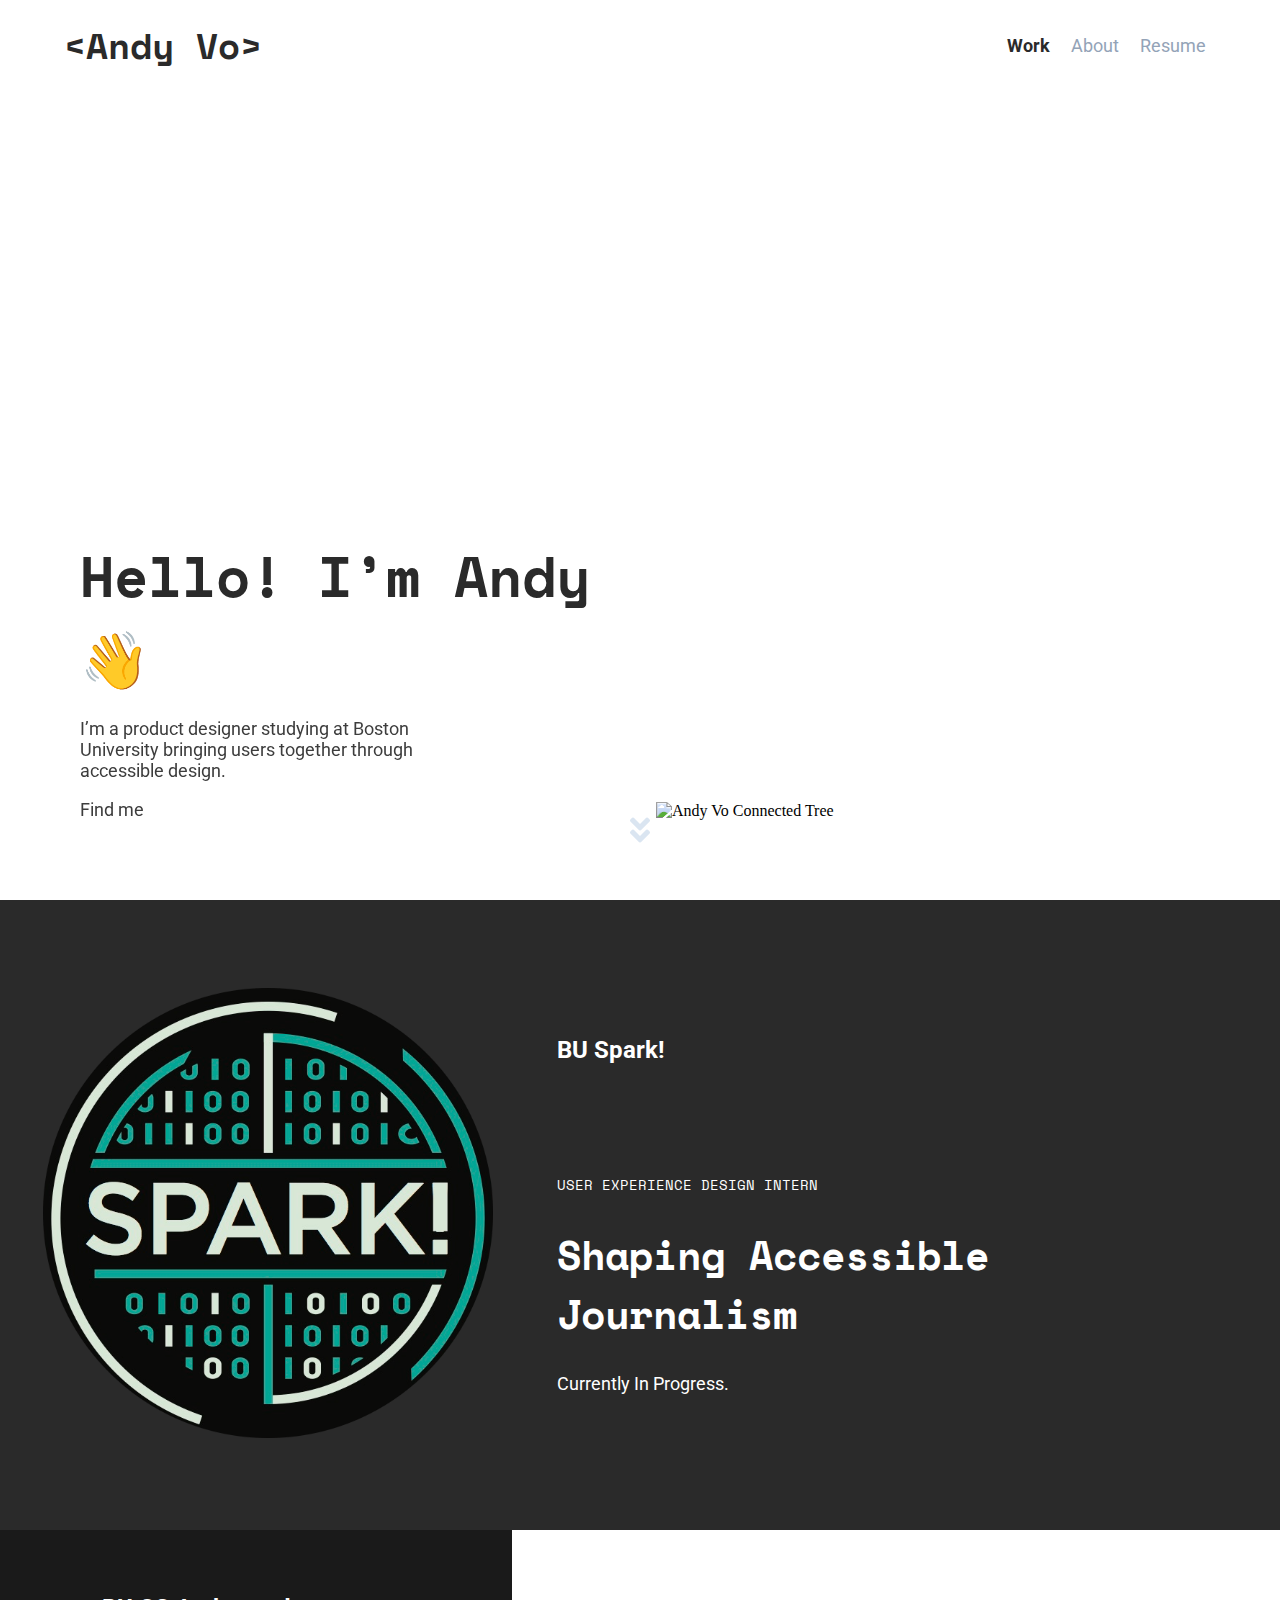
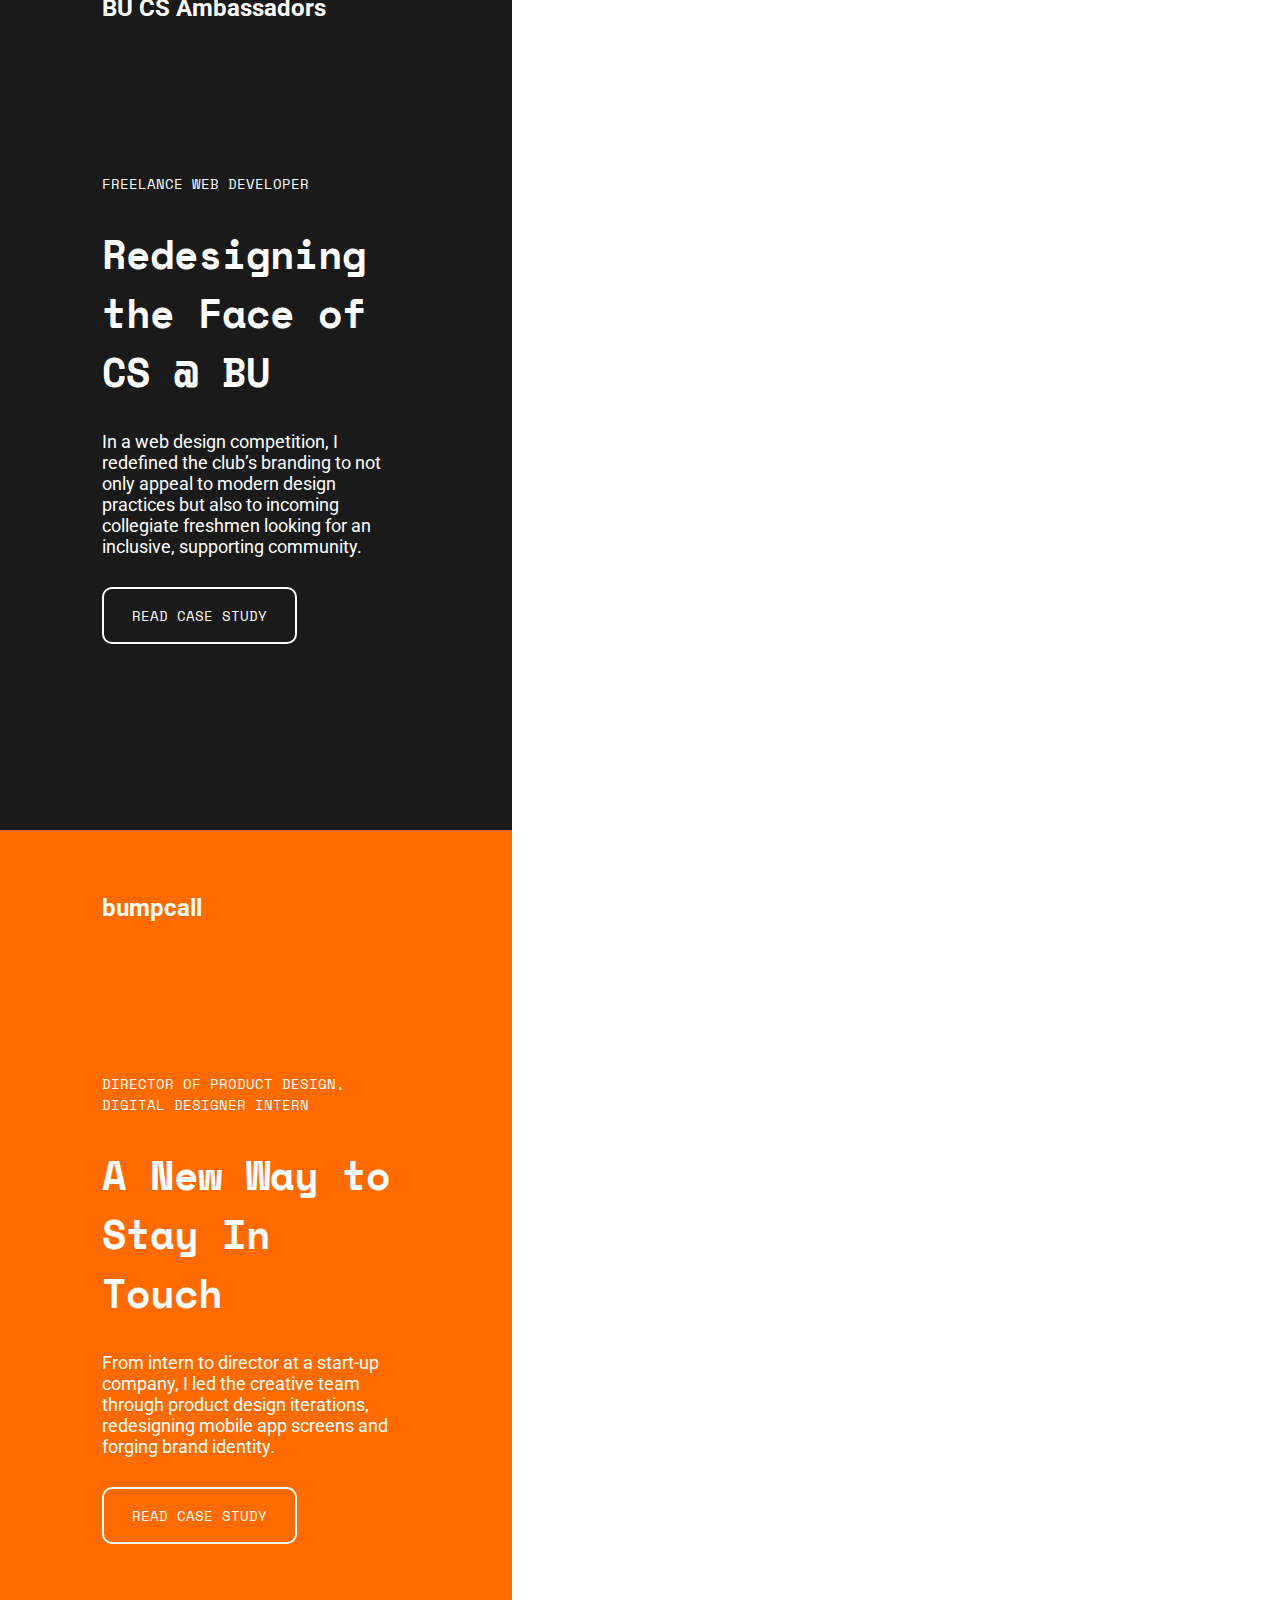
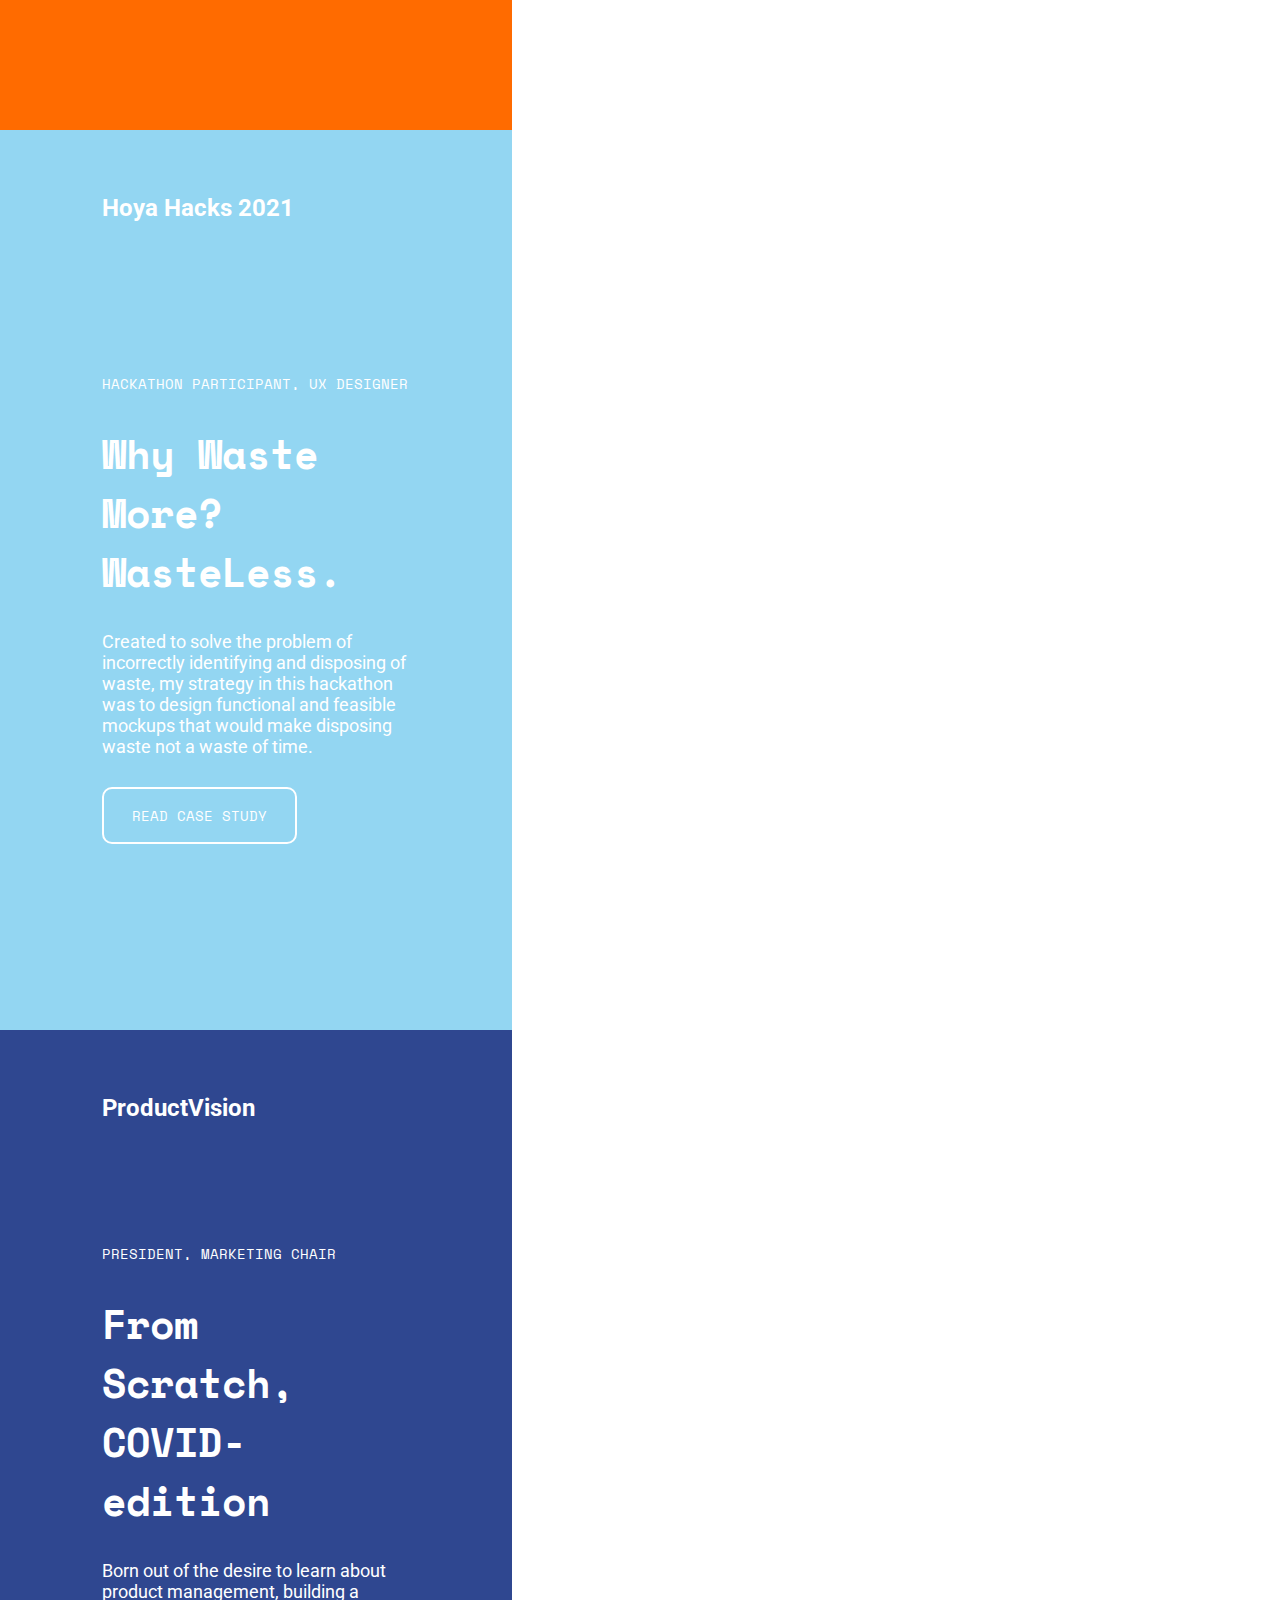
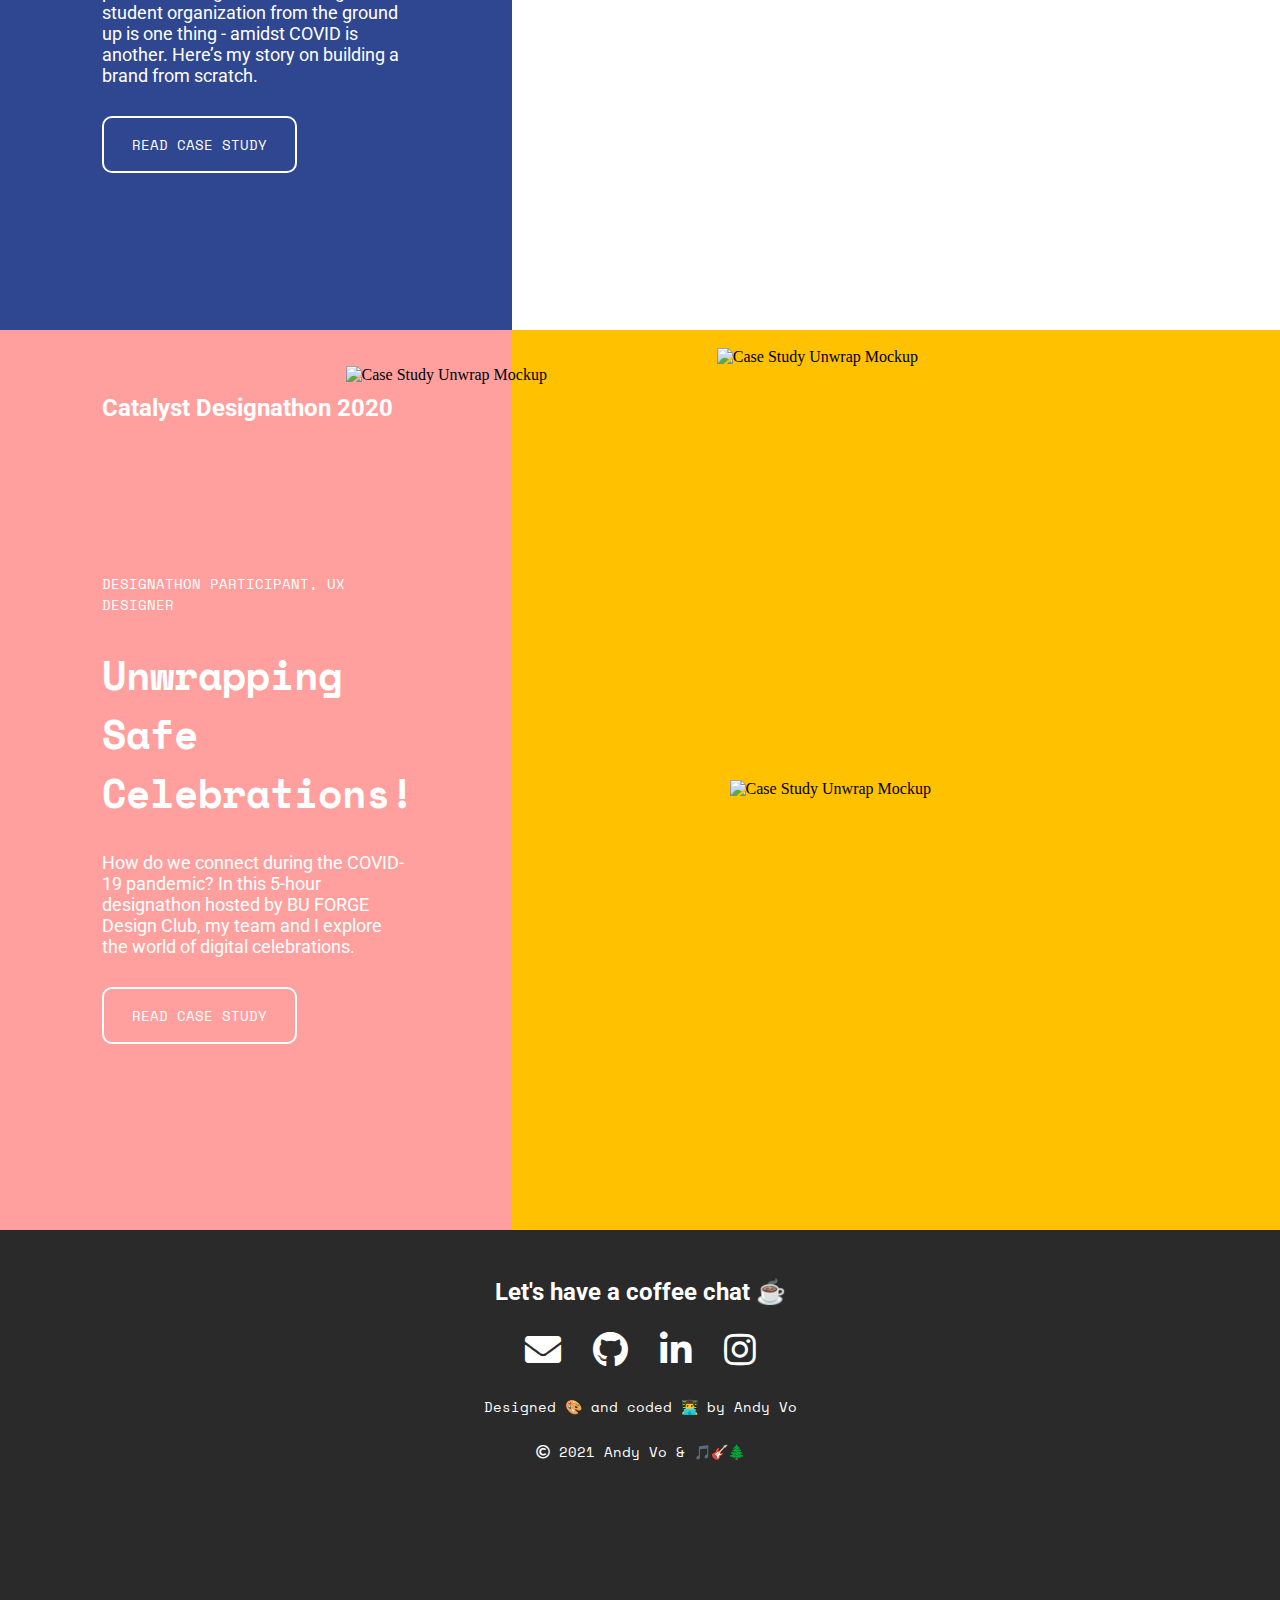
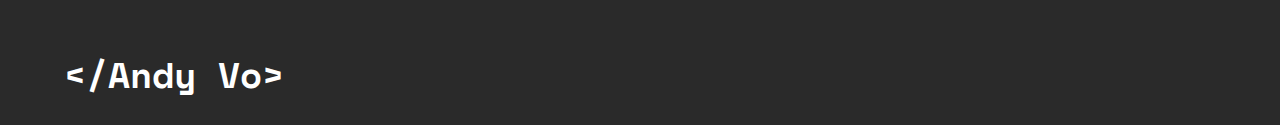
==== index.html @ 909136b7 "casestudy bucsa" ====
<!DOCTYPE html>
<html lang="en">
<head>
    <meta charset="UTF-8">
    <meta http-equiv="X-UA-Compatible" content="IE=edge">
    <meta name="viewport" content="width=device-width, initial-scale=1.0">
    <title>Andy Vo</title>
    <meta name="description" content="Andy Vo is a Product/UX Designer and Front-End Developer studying Computer Science at Boston University, passionate about creating experiences that bring users together through accessible design.">
    <!-- Global site tag (gtag.js) - Google Analytics -->
    <script async src="https://www.googletagmanager.com/gtag/js?id=UA-199547569-1"></script>
    <script>
        window.dataLayer = window.dataLayer || [];
        function gtag(){dataLayer.push(arguments);}
        gtag('js', new Date());

        gtag('config', 'UA-199547569-1');
    </script>
    <!-- facebook tags -->
    <meta property="og:title" content="Andy Vo">
    <meta property="og:description" content="Andy Vo is a Product/UX Designer and Front-End Developer studying Computer Science at Boston University, passionate about creating experiences that bring users together through accessible design.">
    <meta property="og:image" content="https://drive.google.com/file/d/1u5vTQn9-uYoThbWux5g0MjbHYaKIH7hP/view?usp=sharing">
    <!-- twitter tags -->
    <meta name="twitter:card" content="summary_large_image">
    <meta property="twitter:title" content="Andy Vo">
    <meta property="twitter:description" content="Andy Vo is a Product/UX Designer and Front-End Developer studying Computer Science at Boston University, passionate about creating experiences that bring users together through accessible design.">
    <meta property="twitter:image" content="https://drive.google.com/file/d/17TrFxM-U0b-KrE-b91iDm38GZYnRolYh/view?usp=sharing">
    <!-- for mobile themes i think -->
    <meta name="theme-color" content="#2A2A2A">

    <!-- main css -->
    <link rel="stylesheet" href="/static/css/main.css">
    <!-- space mono and roboto pairing -->
    <link rel="preconnect" href="https://fonts.gstatic.com">
    <link href="https://fonts.googleapis.com/css2?family=Roboto:wght@400;700&family=Space+Mono:wght@400;700&display=swap" rel="stylesheet">
    <!-- favicon stuffs -->
    <link rel="shortcut icon" type="image/x-icon" href="/images/favicon.ico">
    <link rel="apple-touch-icon" type="image/png" href="/images/andyvo_logo.png">
    <link rel="mask-icon" type="image/png" href="/images/andyvo_logo.png">

    <link rel="stylesheet" href="https://cdnjs.cloudflare.com/ajax/libs/font-awesome/5.13.0/css/all.min.css">

    <!-- aos -->
    <link href="https://unpkg.com/aos@2.3.1/dist/aos.css" rel="stylesheet">

</head>
<body>
    <nav>
        <!-- andy vo html tag logo -->
        <div class="logo">
            <a href="/">&lt;Andy Vo&gt;</a>
        </div>
        <div class="hamburger">
            <div class="hamburgerline1"></div>
            <div class="hamburgerline2"></div>
            <div class="hamburgerline3"></div>
        </div>
        <ul class="menu">
            <li class="item active"><a href="/">Work</a></li>
            <li class="item"><a href="about">About</a></li>
            <li class="item"><a href="/images/andyvo_cv.pdf" target="_blank">Resume</a></li>
        </ul>
    </nav>

    <main>
        <section class="hero">
            <div class="hero_text" data-aos="fade-up" data-aos-duration="1500">
                <h1>Hello! I’m Andy 👋</h1>
                <br>
                <div class="hero_subtext">
                    <p>I’m a product designer studying at Boston University bringing users together through accessible design.</p>
                    <br>
                    <!-- animated typewriter effect for fun -->
                    <p>Find me <span class="typewriter" data-wait="3000" data-words='["climbing trees!", "programming web and mobile apps!", "turning imagination into creation!", "cooking for my food insta!", "exploring Figma, Boston, and the world!"]'></span></p>
                </div>
            </div>
            <div class="hero_img">
                <img src="/images/full_tree.svg" type="image/svg" alt="Andy Vo Connected Tree">
            </div>
            <!-- click to scroll to first casestudy -->
            <div class="scrollDown"><a href="#study1"><i class="fas fa-angle-double-down"></i></a></div>
        </section>
        
        <!-- current works -->
        <section class="current">
            <div class="current_pic">
                <img src="/images/spark-logo-round.png" type="image/png" alt="BU Spark! logo">
            </div>
            <div class="current_info">
                <h4 class="current_co">BU Spark!</h4>
                <h5>User Experience Design Intern</h5>
                <h2>Shaping Accessible Journalism</h2>
                <p>Currently In Progress.</p>
            </div>
        </section>

        <!-- bucsambassadors -->
        <section class="casestudy" id="study1">
            <div class="casestudy_info" id="study1_card">
                <h4>BU CS Ambassadors</h4>
                <div class="casestudy_info_card_padding">
                    <div class="casestudy_info_card">
                        <h5 class="casestudy_position">Freelance Web Developer</h5>
                        <h2 class="casestudy_title">Redesigning the Face of CS @ BU</h2>
                        <p class="casestudy_summary">In a web design competition, I redefined the club’s branding to not only appeal to modern design practices but also to incoming collegiate freshmen looking for an inclusive, supporting community.</p>
                        <button class="casestudy_btn" type="button" id="casestudy_bucsa"><h5>Read Case Study</h5></button>
                    </div>
                </div>
            </div>
        </section>
    
        <!-- bumpcall -->
        <section class="casestudy" id="study2">
            <div class="casestudy_info" id="study2_card">
                <h4>bumpcall</h4>
                <div class="casestudy_info_card_padding">
                    <div class="casestudy_info_card">
                        <h5 class="casestudy_position">Director of Product Design, Digital Designer Intern</h5>
                        <h2 class="casestudy_title">A New Way to Stay In Touch</h2>
                        <p class="casestudy_summary">From intern to director at a start-up company, I led the creative team through product design iterations, redesigning mobile app screens and forging brand identity.</p>
                        <button class="casestudy_btn" type="button" id="casestudy_bumpcall"><h5>Read Case Study</h5></button>
                    </div>
                </div>
            </div>
        </section>
    
        <!-- hoya hacks 2021 -> go into more hacks in Work -->
        <section class="casestudy" id="study3">
            <div class="casestudy_info" id="study3_card">
                <h4>Hoya Hacks 2021</h4>
                <div class="casestudy_info_card_padding">
                    <div class="casestudy_info_card">
                        <h5 class="casestudy_position">Hackathon Participant, UX Designer</h5>
                        <h2 class="casestudy_title">Why Waste More? WasteLess.</h2>
                        <p class="casestudy_summary">Created to solve the problem of incorrectly identifying and disposing of waste, my strategy in this hackathon was to design functional and feasible mockups that would make disposing waste not a waste of time.</p>
                        <button class="casestudy_btn" type="button" id="casestudy_wasteless"><h5>Read Case Study</h5></button>
                    </div>
                </div>
            </div>
        </section>
    
        <!-- productvision -> add AXS in Work -->
        <section class="casestudy" id="study4">
            <div class="casestudy_info" id="study4_card">
                <h4>ProductVision</h4>
                <div class="casestudy_info_card_padding">
                    <div class="casestudy_info_card">
                        <h5 class="casestudy_position">President, Marketing Chair</h5>
                        <h2 class="casestudy_title">From Scratch, COVID-edition</h2>
                        <p class="casestudy_summary">Born out of the desire to learn about product management, building a student organization from the ground up is one thing - amidst COVID is another. Here’s my story on building a brand from scratch.</p>
                        <button class="casestudy_btn" type="button" id="casestudy_productvision"><h5>Read Case Study</h5></button>
                    </div>
                </div>
            </div>
        </section>
    
        <!-- Catalyst Designathon 2020 -> add other designathons in Work -->
        <section class="casestudy" id="study5">
            <div class="casestudy_info" id="study5_card">
                <h4>Catalyst Designathon 2020</h4>
                <div class="casestudy_info_card_padding">
                    <div class="casestudy_info_card">
                        <h5 class="casestudy_position">Designathon Participant, UX Designer</h5>
                        <h2 class="casestudy_title">Unwrapping Safe Celebrations!</h2>
                        <p class="casestudy_summary">How do we connect during the COVID-19 pandemic? In this 5-hour designathon hosted by BU FORGE Design Club, my team and I explore the world of digital celebrations.</p>
                        <button class="casestudy_btn" type="button" id="casestudy_unwrap"><h5>Read Case Study</h5></button>
                    </div>
                </div>
            </div>
            <!-- parallax rellax -->
            <div class="casestudy_unwrap_pic unwrap_phone1 rellax" data-rellax-speed="-2">
                <img src="/images/unwrap_phone1.png" alt="Case Study Unwrap Mockup">
            </div>
            <div class="casestudy_unwrap_pic unwrap_phone2 rellax" data-rellax-speed="-2">
                <img src="/images/unwrap_phone2.png" alt="Case Study Unwrap Mockup">
            </div>
            <div class="casestudy_unwrap_pic unwrap_phone3 rellax" data-rellax-speed="-2">
                <img src="/images/unwrap_phone3.png" alt="Case Study Unwrap Mockup">
            </div>
        </section>
    </main>


    <footer>
        <!-- SOCIALS for the people!
             email: andyvo@bu.edu
             github: andyyvo
             linkedin: andyyvo
             insta: andyy.vo -->
        <div class="copyright">
            <h4>Let's have a coffee chat ☕</h4>
            <div class="socials">
                <a href="mailto:andyvo@bu.edu" class="social_link mail" target="_blank"><i class="fas fa-envelope"></i></a>
                <a href="https://github.com/andyyvo/" class="social_link github"><i class="fab fa-github"></i></a>
                <a href="https://www.linkedin.com/in/andyyvo/" class="social_link linkedin" target="_blank"><i class="fab fa-linkedin-in"></i></a>
                <a href="https://www.instagram.com/andyy.vo/" class="social_link insta" target="_blank"><i class="fab fa-instagram"></i></a>
            </div>
            <!-- emoji ideas: tree, boba (not on all platforms), guitar, music, cowboy emoji, celebrate confetti popper, nerd emoji, rollerblades, lightbulb, fire -->
            <p class="copyright_text">Designed 🎨 and coded 👨‍💻 by Andy Vo</p>
            <p class="copyright_text"><i class="far fa-copyright"></i> 2021 Andy Vo & 🎵🎸🌲</p>
        </div>
        <!-- closing html tag as logo -->
        <div class="logo">
            <a href="/">&lt;/Andy Vo&gt;</a>
        </div>
    </footer>

    <script src="/static/js/script.js"></script>
    <script src="/static/js/pages.js"></script>
    <script src="/static/js/rellax.min.js"></script>
    <script src="/static/js/rellax_script.js"></script>

    <!-- aos -->
    <script src="https://unpkg.com/aos@2.3.1/dist/aos.js"></script>
    <script>
        AOS.init();
    </script>
</body>
</html>
---- static/css/main.css ----
.hero {
  width: 100%;
  height: 90vh;
  max-height: 90vh;
  padding: 0 5rem 5rem;
  display: flex;
  align-items: flex-end;
  z-index: 2;
  background-color: #FFF;
}

.hero_text {
  width: 45vw;
  color: #2A2A2A;
}

.hero_subtext {
  width: 32vw;
  color: #3D3D3D;
}

.hero_img {
  text-align: center;
}

.hero_img img {
  width: 80%;
  height: auto;
  user-select: none;
  -moz-user-select: none;
  -webkit-user-drag: none;
  -webkit-user-select: none;
  pointer-events: none;
}

@media screen and (min-width: 1600px) {
  .hero_img {
    width: 80%;
    height: auto;
  }
}

.typewriter > .typewriter_text {
  border-right: 0.2rem solid #2A2A2A;
}

.scrollDown {
  position: absolute;
  font-size: 2rem;
  color: #DAE5F1;
  bottom: 50px;
  margin-left: auto;
  margin-right: auto;
  left: 0;
  right: 0;
  text-align: center;
  animation: chevronFade 2s ease-in-out infinite;
}

.scrollDown a, .scrollDown a:visited {
  text-decoration: none;
  color: #DAE5F1;
}

@keyframes chevronFade {
  0% {
    opacity: 0;
    bottom: 50px;
  }
  20% {
    opacity: 1;
  }
  100% {
    opacity: 0;
    bottom: 40px;
  }
}

@media screen and (max-width: 1023px) {
  .scrollDown {
    display: none;
  }
  .hero {
    display: block;
  }
  .hero_text, .hero_subtext {
    width: 100%;
  }
  .hero_img {
    margin-top: 2rem;
  }
  .hero_img img {
    max-width: 60%;
  }
}

@media screen and (max-width: 879px) {
  .hero_img img {
    max-width: 65%;
  }
}

.current {
  background-color: #2A2A2A;
  color: #FFF;
  width: 100%;
  height: 70vh;
  padding: 0 2rem;
  position: relative;
  display: flex;
  align-items: center;
  gap: 5vw;
}

.current_pic {
  flex: 2;
  text-align: right;
}

.current_pic > img {
  width: auto;
  height: 50vh;
}

.current_info {
  flex: 3;
}

.current_info *:not(:last-child) {
  margin-bottom: 1.875rem;
}

.current_co {
  padding-bottom: 5rem;
}

@media screen and (max-width: 1023px) {
  .current {
    background-image: url(/images/casestudy_spark.png);
    background-repeat: no-repeat;
    background-size: cover;
    background-position: center;
    height: auto;
    padding: 5% 8%;
  }
  .current_pic {
    display: none;
  }
  .current_info * {
    margin-bottom: 1.875rem;
  }
}

.casestudy {
  background-color: #FFF;
  width: 100%;
  height: 100vh;
  position: relative;
}

#study1 {
  background-image: url(/images/casestudy_bucsa.png);
  background-attachment: fixed;
  background-repeat: no-repeat;
  background-size: cover;
  background-position: right;
  pointer-events: none;
  z-index: 2;
}

#study2 {
  background-image: url(/images/casestudy_bumpcall.png);
  background-attachment: fixed;
  background-repeat: no-repeat;
  background-size: cover;
  background-position: right;
  pointer-events: none;
  z-index: 2;
}

#study3 {
  background-image: url(/images/casestudy_wasteless.png);
  background-attachment: fixed;
  background-repeat: no-repeat;
  background-size: cover;
  background-position: right;
  pointer-events: none;
  z-index: 2;
}

#study4 {
  background-image: url(/images/casestudy_productvision.png);
  background-attachment: fixed;
  background-repeat: no-repeat;
  background-size: cover;
  background-position: right;
  pointer-events: none;
  z-index: 2;
}

#study5 {
  background-color: #FFC100;
  background-attachment: fixed;
  background-repeat: no-repeat;
  background-size: cover;
  background-position: right;
  pointer-events: none;
  z-index: 1;
  overflow-x: hidden;
  overflow-y: hidden;
}

.casestudy_info {
  pointer-events: all;
  position: absolute;
  width: 40vw;
  height: 100%;
  padding: 5% 8%;
}

#study1_card {
  background-color: #1A1A1A;
  color: #FFF;
}

#study2_card {
  background-color: #FF6B00;
  color: #FFF;
}

#study3_card {
  background-color: rgba(135, 209, 241, 0.9);
  color: #FFF;
}

#study4_card {
  background-color: #2F4790;
  color: #FFF;
}

#study5_card {
  background-color: #FFA09E;
  color: #FFF;
}

.casestudy_info_card_padding {
  width: 100%;
  height: 100%;
  display: flex;
  align-items: center;
}

.casestudy_info_card *:not(:last-child) {
  margin-bottom: 1.875rem;
}

.casestudy_btn {
  background-color: transparent;
  border: 2px solid #FFF;
  border-radius: 10px;
  padding: 1rem 1.75rem;
  text-align: center;
  display: inline-block;
  color: #FFF;
  cursor: pointer;
  transition: all 200ms ease-in;
}

.casestudy_btn:hover, .casestudy_btn:focus {
  background-color: #FFF;
  color: #2A2A2A;
  box-shadow: 0px 10px 15px rgba(100, 100, 100, 0.25);
}

.casestudy_btn:hover h5, .casestudy_btn:focus h5 {
  font-weight: 700;
}

.casestudy_unwrap_pic {
  position: absolute;
  display: block;
}

.casestudy_unwrap_pic img {
  width: 36rem;
  height: auto;
}

.unwrap_phone1 {
  top: 2%;
  left: 56%;
}

.unwrap_phone2 {
  top: 4%;
  left: 27%;
}

.unwrap_phone3 {
  top: 50%;
  left: 57%;
}

@media screen and (min-width: 1600px) {
  .casestudy_unwrap_pic > img {
    width: 50rem;
  }
}

@media screen and (max-width: 1023px) {
  .casestudy_info {
    width: 100%;
  }
  #study1 {
    background-attachment: scroll;
  }
  #study2 {
    background-attachment: scroll;
  }
  #study3 {
    background-attachment: scroll;
  }
  #study4 {
    background-attachment: scroll;
  }
  #study1_card {
    background-color: rgba(26, 26, 26, 0.85);
  }
  #study2_card {
    background-color: rgba(255, 107, 0, 0.8);
  }
  #study3_card {
    background-color: rgba(135, 209, 241, 0.9);
  }
  #study4_card {
    background-color: rgba(47, 71, 144, 0.8);
  }
  #study5 {
    background-image: url(/images/casestudy_unwrap.png);
    background-attachment: scroll;
    background-repeat: no-repeat;
    background-size: cover;
    pointer-events: none;
    z-index: 2;
  }
  #study5 .casestudy_unwrap_pic, #study5 .unwrap_phone1, #study5 .unwrap_phone2, #study5 .unwrap_phone3 {
    display: none;
  }
  #study5_card {
    background-color: rgba(255, 160, 158, 0.8);
  }
}

@media screen and (max-width: 767px) {
  .hero {
    background-image: url(/images/mobile_landing.png);
    background-position: center;
    padding: 5rem 2rem;
  }
  .hero .hero_img {
    display: none;
  }
}

/* your css rules for ipad pro portrait */
@media all and (max-width: 834px) and (max-height: 1194px) and (orientation: portrait) and (-webkit-min-device-pixel-ratio: 1.5) {
  .hero {
    display: flex;
    flex-direction: column;
    justify-content: flex-end;
  }
}

/* your css rules for ipad pro landscape */
@media all and (max-width: 1194px) and (max-height: 834px) and (orientation: landscape) and (-webkit-min-device-pixel-ratio: 1.5) {
  #study1 {
    background-attachment: scroll;
  }
  #study2 {
    background-attachment: scroll;
  }
  #study3 {
    background-attachment: scroll;
  }
  #study4 {
    background-attachment: scroll;
  }
  #study5 {
    background-image: url(/images/casestudy_unwrap.png);
    background-attachment: scroll;
    background-repeat: no-repeat;
    background-size: cover;
    pointer-events: none;
    z-index: 2;
  }
  #study5 .casestudy_unwrap_pic, #study5 .unwrap_phone1, #study5 .unwrap_phone2, #study5 .unwrap_phone3 {
    display: none;
  }
  .current {
    gap: 0;
  }
  .current_info {
    margin-left: 2rem;
  }
}

.about {
  width: 100%;
  height: auto;
  padding: 5rem 5rem 10rem 5rem;
  display: flex;
  align-items: flex-start;
  flex-direction: row;
  gap: 4vw;
}

.about_text {
  flex: 3;
}

.about_text h2 {
  color: #2A2A2A;
}

.about_text p {
  color: #3D3D3D;
  padding-right: 4vw;
}

.about_text p a {
  text-decoration: none;
  color: #3D3D3D;
  transition: color 150ms ease-in;
}

.about_text p a:hover {
  color: #3D75B7;
}

.about_img {
  position: relative;
  flex: 2;
}

.about_img img {
  transition: opacity 100ms ease-in;
}

.behind_image {
  position: absolute;
  width: 384px;
  height: 512px;
  border: 2px solid #3D75B7;
  z-index: -1;
  transition: all 200ms ease-out;
}

.behind_image.bi1 {
  background-color: #3D75B7;
  top: 20px;
  right: -20px;
}

.behind_image.bi2 {
  top: -20px;
  right: 20px;
}

.about_img > img, .about_img > video {
  width: 384px;
  height: 512px;
}

.about_img > img:hover {
  opacity: 0;
}

.about_img:hover .behind_image.bi1 {
  top: -20px;
  right: 20px;
}

.about_img:hover .behind_image.bi2 {
  top: 20px;
  right: -20px;
}

.before_image, .after_image {
  position: absolute;
  top: 0;
  right: 0;
  min-width: 252px;
  min-height: 336px;
}

.before_image {
  z-index: 2;
}

.after_image {
  z-index: 1;
}

.about_community {
  width: 100%;
  height: auto;
  background-color: #FFF;
  padding: 5rem 10rem 10rem 10rem;
  color: #2A2A2A;
}

.about_com_header {
  margin-bottom: 5rem;
}

.about_com_card {
  margin-top: 5rem;
  display: flex;
  flex-direction: row;
  align-items: center;
  justify-content: center;
}

.about_com_card_info {
  flex: 1;
}

.about_com_card_info a {
  text-decoration: none;
  color: #3D75B7;
  transition: color 150ms ease-in;
}

.about_com_card_info a:hover {
  color: #1ABCFE;
}

.about_com_card_info h5, .about_com_card_info p {
  color: #3D3D3D;
}

.about_img_section {
  margin-top: 5rem;
  display: flex;
  flex-wrap: wrap;
}

.about_img_indiv {
  flex: 1 1 calc(25% - 10px);
  margin: 5px;
}

.about_img_indiv img {
  width: 100%;
  height: auto;
  transition: all 350ms ease-in-out;
}

.about_img_indiv img:hover {
  transform: scale(115%);
  box-shadow: 0px 10px 15px rgba(42, 42, 42, 0.35);
}

@media screen and (max-width: 1023px) {
  .about {
    flex-direction: column;
    padding: 5rem 2rem;
  }
  .about_img {
    margin-bottom: 45vh;
  }
  .about_text {
    margin-top: 5rem;
  }
  .before_image, .after_image {
    left: 0;
  }
  .about_img > img, .about_img > video {
    width: 252px;
    height: 336px;
  }
  .behind_image {
    width: 252px;
    height: 336px;
  }
  .behind_image.bi1 {
    background-color: #3D75B7;
    top: 20px;
    left: 20px;
  }
  .behind_image.bi2 {
    top: -20px;
    left: -20px;
  }
  .about_community {
    padding: 5rem 2rem;
  }
  .about_img:hover .behind_image.bi1 {
    top: -20px;
    left: -20px;
  }
  .about_img:hover .behind_image.bi2 {
    top: 20px;
    left: 20px;
  }
  .about_com_card {
    flex-direction: column;
    align-items: flex-start;
  }
  .paragraph_text {
    margin-top: 2rem;
  }
  .about_img_indiv {
    flex: 1 1 calc(50% - 10px);
  }
}

/* your css rules for ipad portrait */
/* your css rules for ipad landscape */
/* your css rules for ipad pro landscape */
@media all and (max-width: 1194px) and (max-height: 834px) and (orientation: landscape) and (-webkit-min-device-pixel-ratio: 1.5) {
  .about {
    flex-direction: column;
    padding: 5rem 2rem;
  }
  .about_text {
    margin-left: 2rem;
  }
  .about_text p {
    padding-right: 0;
  }
  .about_community {
    padding: 5rem 2rem;
  }
}

.csheader {
  height: 90vh;
}

.bucsa_header_img {
  width: 100%;
  height: 100%;
  background-image: url(/images/casestudy_imgs_bucsa/bucsa_header.png);
  background-repeat: no-repeat;
  background-size: cover;
  background-position: center;
}

.casestudy_section {
  width: 100%;
  height: auto;
  padding: 4rem 10% 8rem 10%;
  color: #2A2A2A;
}

.casestudy_section.csoverview {
  width: 100%;
  height: auto;
  background-color: #FFF;
}

.casestudy_section.csresearch {
  width: 100%;
  height: auto;
  background-color: #DAE5F1;
}

.casestudy_section.csdesign {
  width: 100%;
  height: auto;
  background-color: #FFF;
}

.casestudy_section.csfinal_design {
  width: 100%;
  height: auto;
  background-color: #DAE5F1;
}

.casestudy_section.csreflection {
  width: 100%;
  height: auto;
  background-color: #FFF;
}

.cs_header {
  margin-bottom: 4rem;
}

.overview_grid {
  display: grid;
  grid-template-columns: 1fr 1fr 1fr 1fr;
}

.h4sub {
  margin-bottom: 0.5rem;
}

.cs_content {
  margin-top: 5rem;
  display: flex;
  flex-direction: row;
}

.cs_content_title {
  flex: 1;
}

.cs_content_text {
  flex: 3;
}

.cs_content a {
  text-decoration: none;
  color: #2A2A2A;
  font-weight: 700;
  transition: color 200ms ease-in;
}

.cs_content a:hover {
  color: #3D75B7;
}

.cs_content_text {
  margin-top: 0.5rem;
}

.cs_overview_img {
  width: 100%;
  height: auto;
  margin-top: 4rem;
}

.cs_overview_img img {
  width: 100%;
  height: auto;
}

#original_wordpress_grid {
  margin-top: 4rem;
  display: grid;
  grid-template-columns: 1fr 1fr 1fr 1fr 1fr;
  column-gap: 1rem;
}

#original_wordpress_grid img {
  width: 100%;
  height: auto;
}

* {
  box-sizing: border-box;
  padding: 0;
  margin: 0;
  min-width: 0;
  min-height: 0;
}

html {
  scroll-behavior: smooth;
  overflow-x: hidden;
}

body {
  overflow-x: hidden;
}

h1 {
  font-family: "Space Mono", monospace;
  font-size: 3.5rem;
  font-weight: 700;
}

h2 {
  font-family: "Space Mono", monospace;
  font-size: 2.5rem;
  font-weight: 700;
}

@media screen and (min-width: 1600px) {
  h2 {
    font-size: 3rem;
  }
}

h3 {
  font-family: "Roboto", sans-serif;
  font-size: 2.25rem;
  font-weight: 400;
}

h4 {
  font-family: "Roboto", sans-serif;
  font-size: 1.5rem;
  font-weight: 700;
}

h5 {
  font-family: "Space Mono", monospace;
  font-size: 0.875rem;
  font-weight: 400;
  text-transform: uppercase;
}

p {
  font-family: "Roboto", sans-serif;
  font-size: 1.125rem;
  font-weight: 400;
}

nav {
  min-height: 80px;
  height: 10vh;
  display: flex;
  justify-content: space-around;
  align-items: center;
  background-color: #FFF;
  gap: 40rem;
  padding: 0 5%;
}

nav li {
  list-style: none;
  font-family: "Roboto", sans-serif;
  font-size: 1.125rem;
  font-weight: 400;
}

nav li a, nav li a:visited {
  text-decoration: none;
  color: #93A3B7;
}

nav .logo a, nav .logo a:visited {
  text-decoration: none;
  color: #2A2A2A;
}

.menu li a {
  transition: all 200ms ease-in;
}

.menu li a:hover, .menu li a:active {
  color: #3D75B7;
}

.item.active {
  font-weight: 700;
}

.item.active a {
  color: #2A2A2A;
}

.logo {
  font-family: "Space Mono", monospace;
  font-size: 2.25rem;
  font-weight: 700;
  width: 40%;
}

.menu {
  display: flex;
  justify-content: space-around;
  width: 30%;
}

.hamburger {
  display: none;
  cursor: pointer;
}

.hamburger div {
  width: 40px;
  height: 4px;
  background-color: #2A2A2A;
  margin: 5px;
  transition: all 0.5s ease;
}

@media screen and (max-width: 1023px) {
  nav {
    gap: 0;
  }
  .logo {
    width: 100%;
  }
  .menu {
    position: absolute;
    width: 100%;
    height: 90vh;
    top: 10vh;
    background-color: #2A2A2A;
    display: flex;
    flex-direction: column;
    align-items: center;
    justify-content: flex-start;
    opacity: 0;
    transition: opacity 0.3s ease-in-out;
    z-index: -1;
  }
  .menu li {
    opacity: 0;
    margin-top: 8rem;
  }
  .menu li a {
    color: #FFF;
    font-weight: 700;
    text-decoration: none;
    transition: all 300ms ease-in;
  }
  .menu li a:hover, .menu li a:focus {
    color: #FFF;
    text-decoration: underline;
  }
  .hamburger {
    display: block;
  }
  .item.active a {
    color: #FFF;
  }
}

.nav-active {
  transform: translateX(0%);
  opacity: 1;
  z-index: 5;
}

@keyframes navLinkFade {
  from {
    opacity: 0;
    transform: translateX(50px);
  }
  to {
    opacity: 1;
    transform: translateX(0px);
  }
}

.toggle .hamburgerline1 {
  transform: rotate(-45deg) translate(-5px, 6px);
}

.toggle .hamburgerline2 {
  opacity: 0;
}

.toggle .hamburgerline3 {
  transform: rotate(45deg) translate(-6px, -7px);
}

footer {
  position: relative;
  width: 100%;
  height: 55vh;
  background-color: #2A2A2A;
  color: #FFF;
  padding: 3rem 5% 0;
}

footer .logo {
  width: auto;
  position: absolute;
  bottom: 1.5rem;
}

footer a, footer a:visited {
  text-decoration: none;
  color: #FFF;
  font-feature-settings: "calt" 0;
}

.copyright {
  text-align: center;
  margin-bottom: 2rem;
}

.copyright p {
  font-size: 0.875rem;
}

.copyright_text {
  font-family: "Space Mono", monospace;
  margin-top: 1.5rem;
}

.socials {
  margin-top: 1.5rem;
  display: flex;
  align-items: center;
  justify-content: center;
  font-size: 2.25rem;
  gap: 2rem !important;
}

.social_link {
  transition: all 200ms ease;
}

.social_link:hover {
  transform: scale(1.25);
  text-shadow: 0px 10px 15px rgba(120, 120, 120, 0.35);
}

.social_link.mail:hover {
  color: #FF7262;
}

.social_link.github:hover {
  color: #FCCC63;
}

.social_link.linkedin:hover {
  color: #1ABCFE;
}

.social_link.insta:hover {
  color: #A259FF;
}

@media screen and (max-width: 1023px) {
  .socials {
    gap: 0;
  }
  .social_link {
    margin: 0 1rem;
  }
}

/* your css rules for ipad pro landscape */
@media all and (max-width: 1194px) and (max-height: 834px) and (orientation: landscape) and (-webkit-min-device-pixel-ratio: 1.5) {
  .socials {
    gap: 0;
  }
  .social_link {
    margin: 0 1rem;
  }
}
/*# sourceMappingURL=main.css.map */
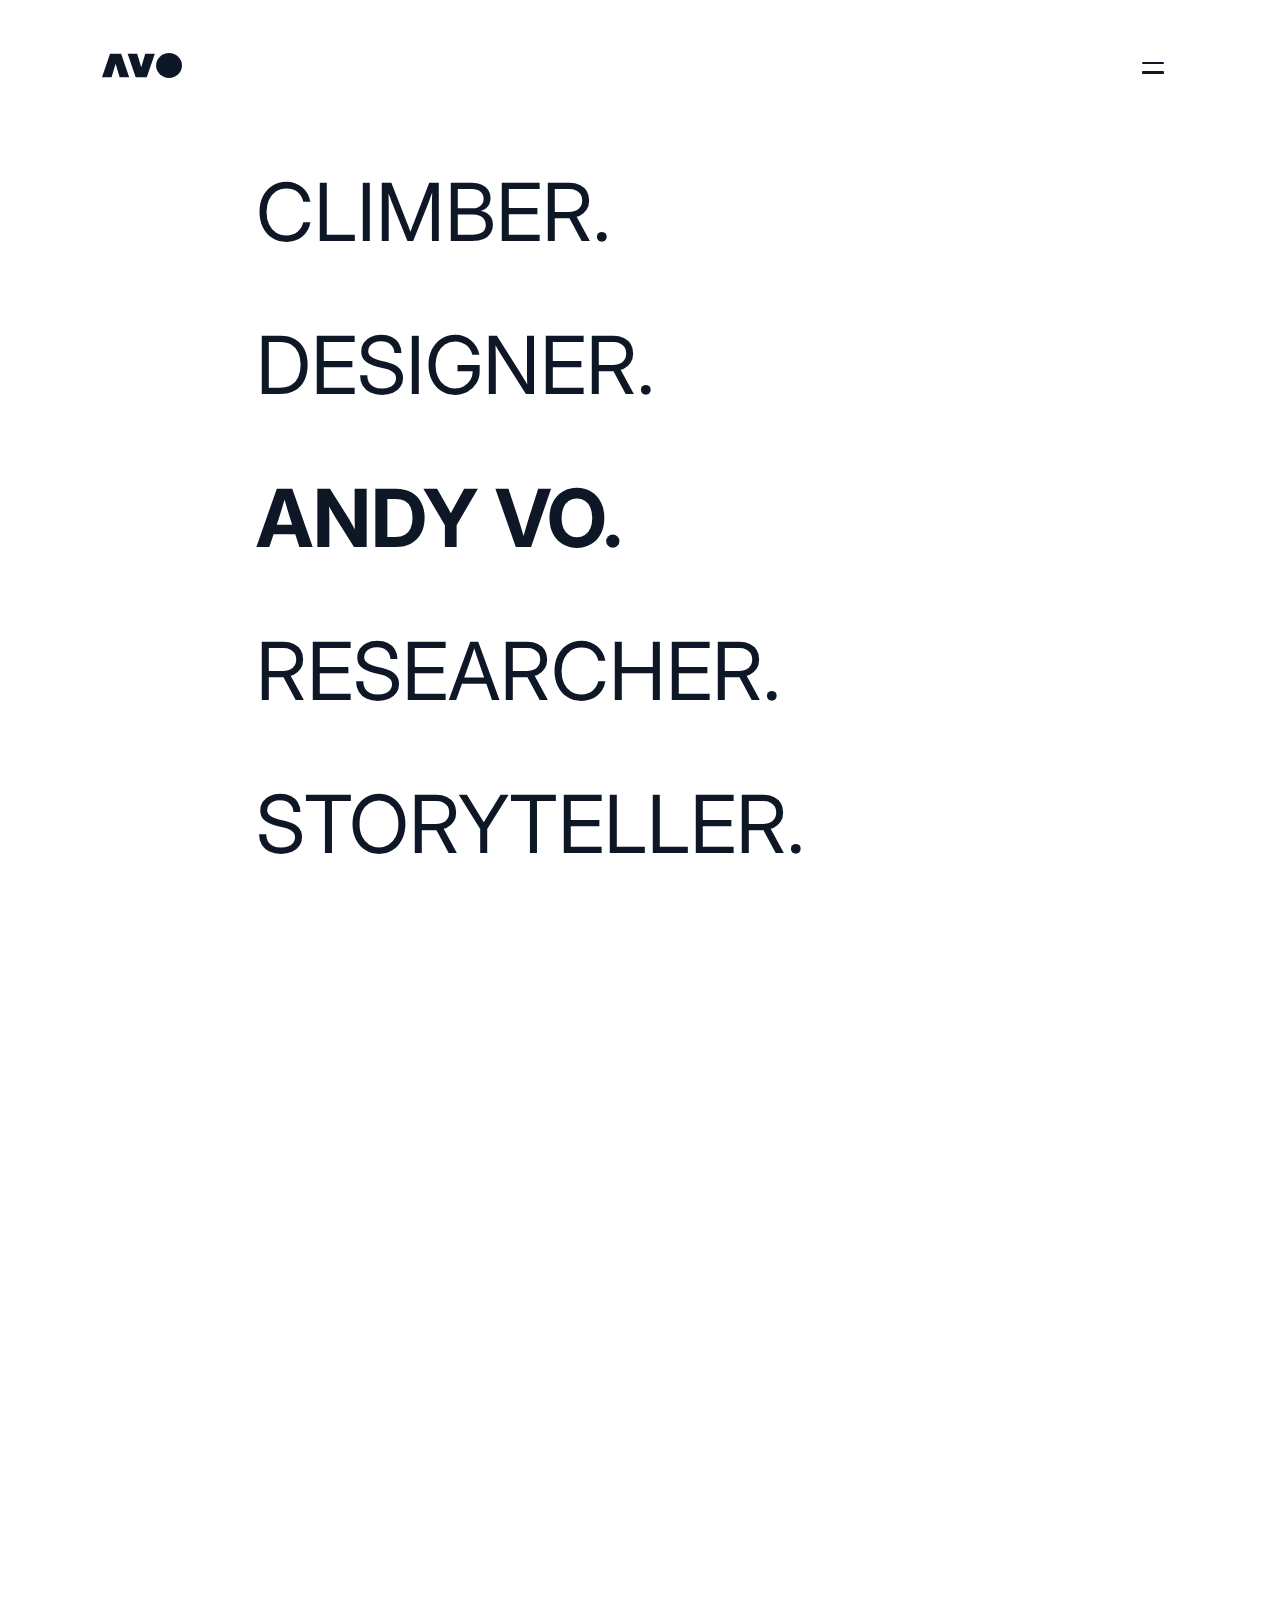
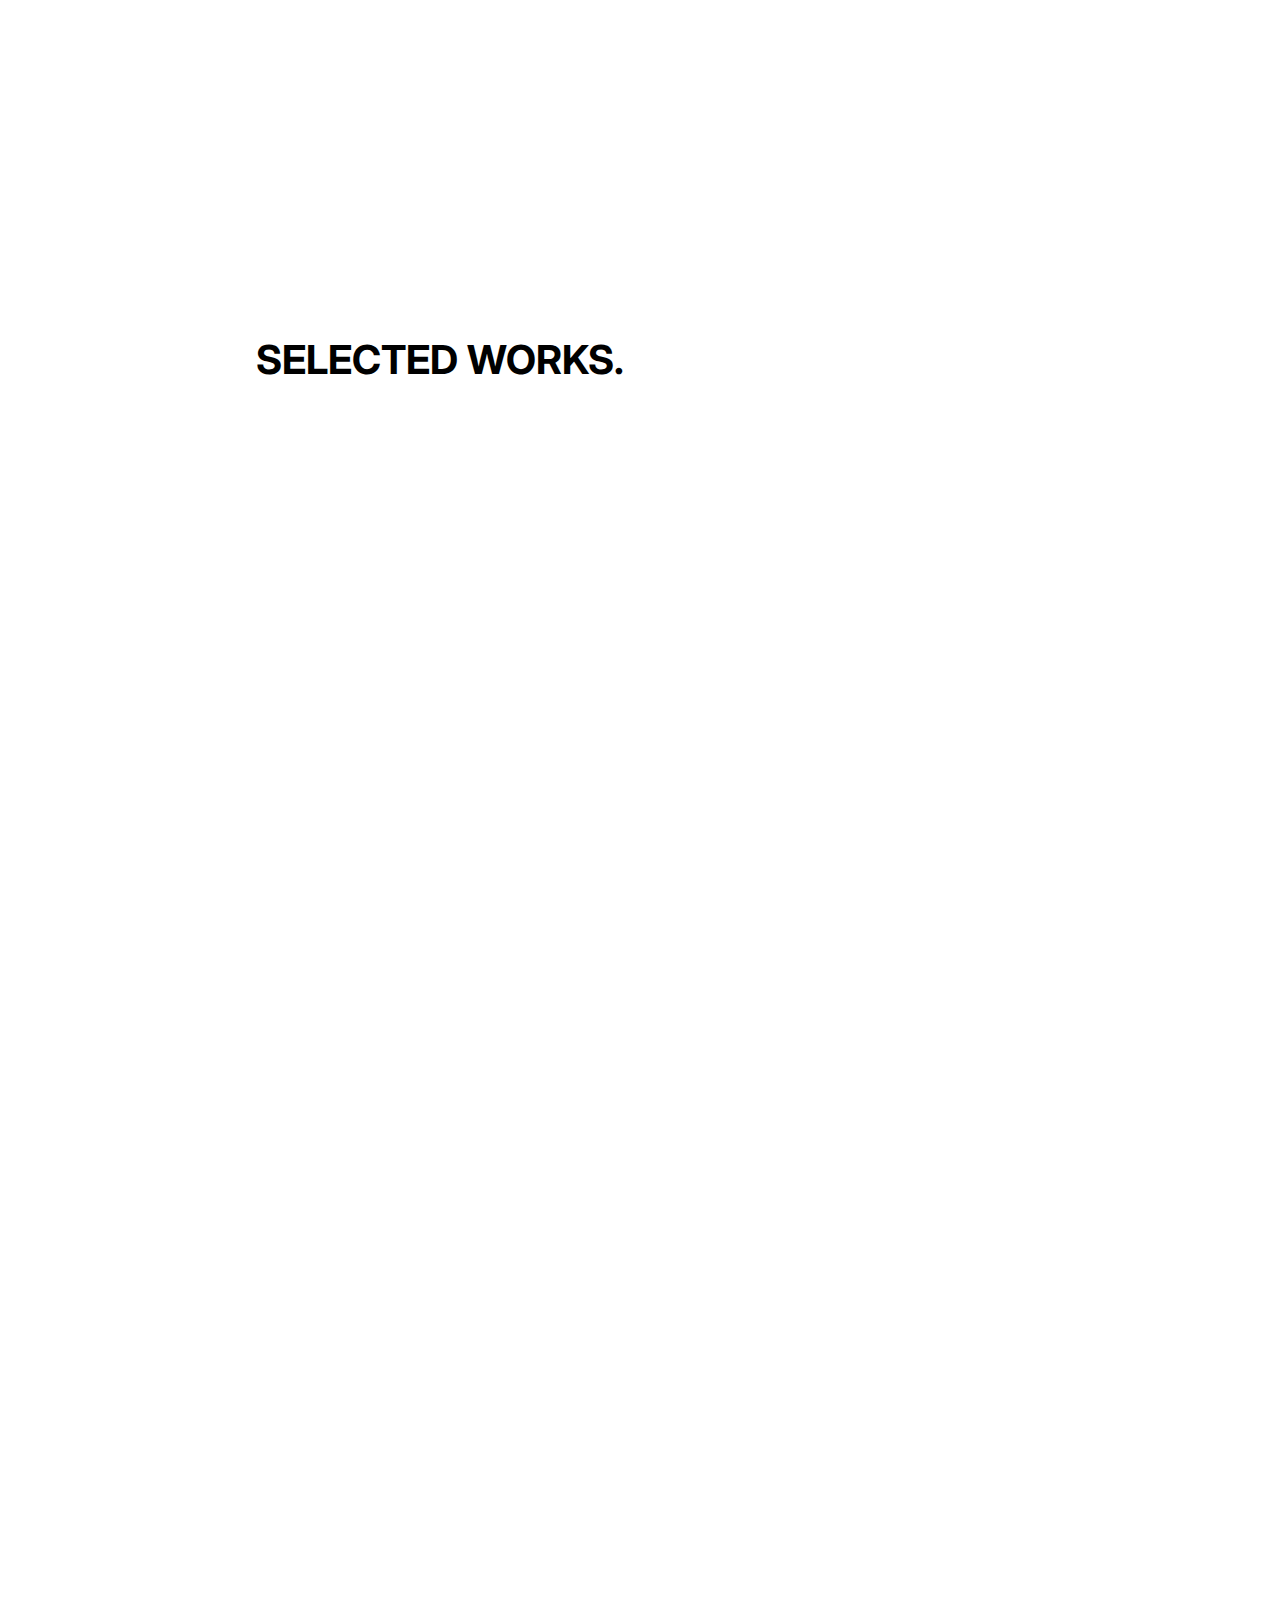
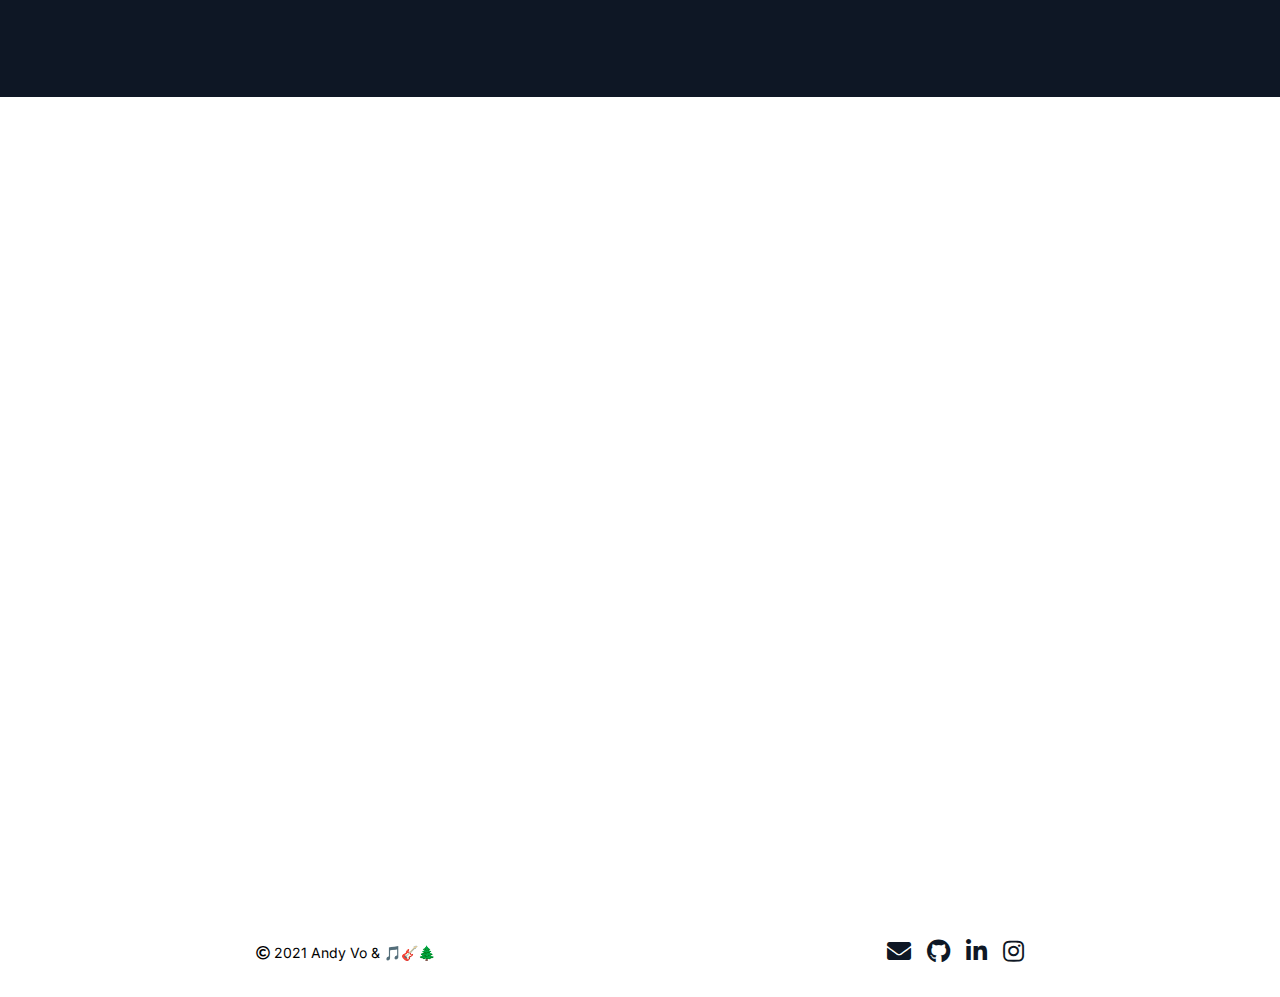
==== commit 964e7518: "THE NEW WEBSITE v2.0" ====
--- a/index.html
+++ b/index.html
@@ -5,37 +5,40 @@
     <meta http-equiv="X-UA-Compatible" content="IE=edge">
     <meta name="viewport" content="width=device-width, initial-scale=1.0">
     <title>Andy Vo</title>
-    <meta name="description" content="Andy Vo is a Product/UX Designer and Front-End Developer studying Computer Science at Boston University, passionate about creating experiences that bring users together through accessible design.">
+    <meta name="description" content="Andy Vo is a Product/UX Designer and Front-End Developer studying Computer Science at Boston University, passionate about creating experiences that bring users together through storytelling.">
     <!-- Global site tag (gtag.js) - Google Analytics -->
-    <script async src="https://www.googletagmanager.com/gtag/js?id=UA-199547569-1"></script>
+    <!-- <script async src="https://www.googletagmanager.com/gtag/js?id=UA-199547569-1"></script>
     <script>
         window.dataLayer = window.dataLayer || [];
         function gtag(){dataLayer.push(arguments);}
         gtag('js', new Date());
 
         gtag('config', 'UA-199547569-1');
-    </script>
+    </script> -->
     <!-- facebook tags -->
     <meta property="og:title" content="Andy Vo">
-    <meta property="og:description" content="Andy Vo is a Product/UX Designer and Front-End Developer studying Computer Science at Boston University, passionate about creating experiences that bring users together through accessible design.">
-    <meta property="og:image" content="https://drive.google.com/file/d/1u5vTQn9-uYoThbWux5g0MjbHYaKIH7hP/view?usp=sharing">
+    <meta property="og:description" content="Andy Vo is a Product/UX Designer and Front-End Developer studying Computer Science at Boston University, passionate about creating experiences that bring users together through storytelling.">
+    <!-- <meta property="og:image" content="https://andyvo.com/images/andyvo_tree_fb.png"> -->
+    <meta property="og:url" content="https://andyvo.com/">
+    <meta property="og:type" content="website">
     <!-- twitter tags -->
     <meta name="twitter:card" content="summary_large_image">
     <meta property="twitter:title" content="Andy Vo">
-    <meta property="twitter:description" content="Andy Vo is a Product/UX Designer and Front-End Developer studying Computer Science at Boston University, passionate about creating experiences that bring users together through accessible design.">
-    <meta property="twitter:image" content="https://drive.google.com/file/d/17TrFxM-U0b-KrE-b91iDm38GZYnRolYh/view?usp=sharing">
+    <meta property="twitter:description" content="Andy Vo is a Product/UX Designer and Front-End Developer studying Computer Science at Boston University, passionate about creating experiences that bring users together through storytelling.">
+    <!-- <meta property="twitter:image" content="https://andyvo.com/images/andyvo_tree_tw.png"> -->
     <!-- for mobile themes i think -->
     <meta name="theme-color" content="#2A2A2A">
 
     <!-- main css -->
     <link rel="stylesheet" href="/static/css/main.css">
-    <!-- space mono and roboto pairing -->
-    <link rel="preconnect" href="https://fonts.gstatic.com">
-    <link href="https://fonts.googleapis.com/css2?family=Roboto:wght@400;700&family=Space+Mono:wght@400;700&display=swap" rel="stylesheet">
+    <!-- inter font -->
+    <link rel="preconnect" href="https://fonts.googleapis.com">
+    <link rel="preconnect" href="https://fonts.gstatic.com" crossorigin>
+    <link href="https://fonts.googleapis.com/css2?family=Inter:wght@400;700;900&display=swap" rel="stylesheet"> 
     <!-- favicon stuffs -->
-    <link rel="shortcut icon" type="image/x-icon" href="/images/favicon.ico">
-    <link rel="apple-touch-icon" type="image/png" href="/images/andyvo_logo.png">
-    <link rel="mask-icon" type="image/png" href="/images/andyvo_logo.png">
+    <link rel="shortcut icon" type="image/x-icon" href="/images/andyvo_new_logo_alt.png">
+    <link rel="apple-touch-icon" type="image/png" href="/images/andyvo_new_logo_alt.png">
+    <link rel="mask-icon" type="image/png" href="/images/andyvo_new_logo_alt.png">
 
     <link rel="stylesheet" href="https://cdnjs.cloudflare.com/ajax/libs/font-awesome/5.13.0/css/all.min.css">
 
@@ -44,170 +47,193 @@
 
 </head>
 <body>
-    <nav>
-        <!-- andy vo html tag logo -->
+    <nav class="navbar">
         <div class="logo">
-            <a href="/">&lt;Andy Vo&gt;</a>
-        </div>
-        <div class="hamburger">
-            <div class="hamburgerline1"></div>
-            <div class="hamburgerline2"></div>
-            <div class="hamburgerline3"></div>
-        </div>
-        <ul class="menu">
-            <li class="item active"><a href="/">Work</a></li>
-            <li class="item"><a href="about">About</a></li>
-            <li class="item"><a href="/images/andyvo_cv.pdf" target="_blank">Resume</a></li>
-        </ul>
+            <a href="/">
+                <img src="/images/full_logo_dark.svg" alt="Andy Vo logo">
+            </a>
+        </div>
+        <div class="menu">
+            <input type="checkbox" class="menu_box">
+            <div>
+                <span></span>
+                <span></span>
+            </div>
+        </div>
+        <div class="options">
+            <div class="options_list_wrapper">
+                <ul class="options_list">
+                    <li><a href="work"><h3>Work</h3></a></li>
+                    <li><a href="about"><h3>About</h3></a></li>
+                    <li><a href="/images/andyvo_cv.pdf" target="_blank"><h3>Resume</h3></a></li>
+                </ul>
+                <div class="options_list_contact">
+                    <h4><b>Say hello! 👋</b></h4>
+                    <a href="mailto:andyvo@bu.edu"><h3>andyvo@bu.edu</h3></a>
+                </div>
+            </div>
+        </div>
     </nav>
-
+    
     <main>
-        <section class="hero">
-            <div class="hero_text" data-aos="fade-up" data-aos-duration="1500">
-                <h1>Hello! I’m Andy 👋</h1>
-                <br>
-                <div class="hero_subtext">
-                    <p>I’m a product designer studying at Boston University bringing users together through accessible design.</p>
-                    <br>
-                    <!-- animated typewriter effect for fun -->
-                    <p>Find me <span class="typewriter" data-wait="3000" data-words='["climbing trees!", "programming web and mobile apps!", "turning imagination into creation!", "cooking for my food insta!", "exploring Figma, Boston, and the world!"]'></span></p>
-                </div>
-            </div>
-            <div class="hero_img">
-                <img src="/images/full_tree.svg" type="image/svg" alt="Andy Vo Connected Tree">
-            </div>
-            <!-- click to scroll to first casestudy -->
-            <div class="scrollDown"><a href="#study1"><i class="fas fa-angle-double-down"></i></a></div>
-        </section>
+        <div class="hero_index">
+            <div class="hero_index_links" id="climber_hero">
+                <div class="hero_index_links_padding" data-aos="fade-up" data-aos-duration="1000" data-aos-anchor-placement="top-bottom" data-aos-once="true">
+                    <a href="#climber"><h1>CLIMBER.</h1></a>
+                </div>
+            </div>
+            <div class="hero_index_links" id="designer_hero">
+                <div class="hero_index_links_padding" data-aos="fade-up" data-aos-duration="1000" data-aos-anchor-placement="top-bottom" data-aos-once="true" data-aos-delay="50">
+                    <a href="#designer"><h1>DESIGNER.</h1></a>
+                </div> 
+            </div>
+            <div class="hero_index_links" id="me_hero">
+                <div class="hero_index_links_padding" data-aos="fade-up" data-aos-duration="1000" data-aos-anchor-placement="top-bottom" data-aos-once="true" data-aos-delay="100">
+                    <a href="about"><h1><b>ANDY VO.</b></h1></a>
+                </div>
+            </div>
+            <div class="hero_index_links" id="researcher_hero">
+                <div class="hero_index_links_padding" data-aos="fade-up" data-aos-duration="1000" data-aos-anchor-placement="top-bottom" data-aos-once="true" data-aos-delay="150">
+                    <a href="#researcher"><h1>RESEARCHER.</h1></a>
+                </div>
+            </div>
+            <div class="hero_index_links" id="storyteller_hero">
+                <div class="hero_index_links_padding" data-aos="fade-up" data-aos-duration="1000" data-aos-anchor-placement="top-bottom" data-aos-once="true" data-aos-delay="200">
+                    <a href="#storyteller"><h1>STORYTELLER.</h1></a>
+                </div>
+            </div>
+        </div>
+
+        <div class="fullpage fpwhite" id="climber">
+            <div class="climbergrid">
+                <div class="leftimg" data-aos="fade" data-aos-duration="1000" data-aos-anchor-placement="center-bottom" data-aos-once="true">
+                    <img src="/images/index_climber.svg" alt="Climber goalsetting with a vision">
+                </div>
+                <div class="rightcontent" data-aos="fade" data-aos-duration="1000"data-aos-anchor-placement="center-bottom" data-aos-once="true">
+                    <h2 class="textbottommargin">Every design starts with a <b>vision</b>.</h2>
+                    <p class="textbottommargin">From ideation to creation, take the first steps to building your next design with me. I’ll guide you through my design process in creating data-driven experiences, web and mobile mockups, and branding.</p>
+                    <a href="/about#climb"><button class="learnmorebtn"><p><b>Learn More</b></p></button></a>
+                </div>
+            </div>
+        </div>
+
+        <div class="autopage" id="designer">
+            <h2><b>SELECTED WORKS.</b></h2>
+            <br>
+            <br>
+            <br>
+            <br>
+            <div class="twocolrowgrid">
+                <div class="selectedwork work1" data-aos="fade-up" data-aos-duration="1000" data-aos-anchor-placement="center-bottom" data-aos-once="true">
+                    <div class="selectedwork_videowrapper">
+                        <a href="scdao">
+                            <video class="videoPlayer" src="/videos/scdao_demo.m4v" preload="auto" loop="loop" onmouseover="this.play();" onmouseout="this.pause();this.currentTime=0;"></video>
+                        </a>
+                    </div>
+                    <div class="selectedwork_title">
+                        <a href="scdao">
+                            <h3><b>Suffolk County DA's Office</b></h3>
+                        </a>
+                    </div>
+                    <div class="selectedwork_caption">
+                        <p>
+                            My team and I designed a mobile app to digitize the police documentation process and lower the incarceration rate for misdemeanors of MA.
+                        </p>
+                    </div>
+                </div>
+                <div class="selectedwork work2" data-aos="fade-up" data-aos-duration="1000" data-aos-anchor-placement="center-bottom" data-aos-once="true">
+                    <div class="selectedwork_videowrapper">
+                        <a href="muckrock">
+                            <video class="videoPlayer" src="/videos/muckrock_demo.m4v" preload="auto" loop="loop" onmouseover="this.play();" onmouseout="this.pause();this.currentTime=0;"></video>
+                        </a>
+                    </div>
+                    <div class="selectedwork_title">
+                        <a href="muckrock">
+                            <h3><b>MuckRock</b></h3>
+                        </a>
+                    </div>
+                    <div class="selectedwork_caption">
+                        <p>
+                            To streamline the public records request process, I researched and designed a request tracker web app to reshape accessibility in journalism.
+                        </p>
+                    </div>
+                </div>
+                <div class="selectedwork work3" data-aos="fade-up" data-aos-duration="1000" data-aos-anchor-placement="center-bottom" data-aos-once="true">
+                    <div class="selectedwork_videowrapper">
+                        <a href="bucsa">
+                            <video class="videoPlayer" src="/videos/bucsa_demo.m4v" preload="auto" loop="loop" onmouseover="this.play();" onmouseout="this.pause();this.currentTime=0;"></video>
+                        </a>
+                    </div>
+                    <div class="selectedwork_title">
+                        <a href="bucsa">
+                            <h3><b>BUCSA</b></h3>
+                        </a>
+                    </div>
+                    <div class="selectedwork_caption">
+                        <p>
+                            In a web design competition, I redefined the club’s branding to appeal to incoming collegiate freshmen looking for an inclusive CS community.
+                        </p>
+                    </div>
+                </div>
+                <div class="selectedwork work4" data-aos="fade-up" data-aos-duration="1000" data-aos-anchor-placement="center-bottom" data-aos-once="true">
+                    <div class="selectedwork_videowrapper">
+                        <a href="bumpcall">
+                            <video class="videoPlayer" src="/videos/bump_demo.m4v" preload="auto" loop="loop" onmouseover="this.play();" onmouseout="this.pause();this.currentTime=0;"></video>
+                        </a>
+                    </div>
+                    <div class="selectedwork_title">
+                        <a href="bumpcall">
+                            <h3><b>bumpcall</b></h3>
+                        </a>
+                    </div>
+                    <div class="selectedwork_caption">
+                        <p>
+                            I led the creative team through product design iterations, redesigning mobile app screens and forging brand identity for the start-up.
+                        </p>
+                    </div>
+                </div>
+            </div>
+        </div>
+
+        <div class="autopage dark" id="researcher">
+            <div class="largetextwrapper" data-aos="fade" data-aos-duration="1000"data-aos-anchor-placement="center-bottom" data-aos-once="true">
+                <h2>To build a brand’s story, I work closely with clients to define, design, and develop seamless experiences that aim to make a global impact.</h2>
+                <a href=""><p>Learn More.</p></a>
+            </div>
+        </div>
         
-        <!-- current works -->
-        <section class="current">
-            <div class="current_pic">
-                <img src="/images/spark-logo-round.png" type="image/png" alt="BU Spark! logo">
-            </div>
-            <div class="current_info">
-                <h4 class="current_co">BU Spark!</h4>
-                <h5>User Experience Design Intern</h5>
-                <h2>Shaping Accessible Journalism</h2>
-                <p>Currently In Progress.</p>
-            </div>
-        </section>
-
-        <!-- bucsambassadors -->
-        <section class="casestudy" id="study1">
-            <div class="casestudy_info" id="study1_card">
-                <h4>BU CS Ambassadors</h4>
-                <div class="casestudy_info_card_padding">
-                    <div class="casestudy_info_card">
-                        <h5 class="casestudy_position">Freelance Web Developer</h5>
-                        <h2 class="casestudy_title">Redesigning the Face of CS @ BU</h2>
-                        <p class="casestudy_summary">In a web design competition, I redefined the club’s branding to not only appeal to modern design practices but also to incoming collegiate freshmen looking for an inclusive, supporting community.</p>
-                        <button class="casestudy_btn" type="button" id="casestudy_bucsa"><h5>Read Case Study</h5></button>
-                    </div>
-                </div>
-            </div>
-        </section>
-    
-        <!-- bumpcall -->
-        <section class="casestudy" id="study2">
-            <div class="casestudy_info" id="study2_card">
-                <h4>bumpcall</h4>
-                <div class="casestudy_info_card_padding">
-                    <div class="casestudy_info_card">
-                        <h5 class="casestudy_position">Director of Product Design, Digital Designer Intern</h5>
-                        <h2 class="casestudy_title">A New Way to Stay In Touch</h2>
-                        <p class="casestudy_summary">From intern to director at a start-up company, I led the creative team through product design iterations, redesigning mobile app screens and forging brand identity.</p>
-                        <button class="casestudy_btn" type="button" id="casestudy_bumpcall"><h5>Read Case Study</h5></button>
-                    </div>
-                </div>
-            </div>
-        </section>
-    
-        <!-- hoya hacks 2021 -> go into more hacks in Work -->
-        <section class="casestudy" id="study3">
-            <div class="casestudy_info" id="study3_card">
-                <h4>Hoya Hacks 2021</h4>
-                <div class="casestudy_info_card_padding">
-                    <div class="casestudy_info_card">
-                        <h5 class="casestudy_position">Hackathon Participant, UX Designer</h5>
-                        <h2 class="casestudy_title">Why Waste More? WasteLess.</h2>
-                        <p class="casestudy_summary">Created to solve the problem of incorrectly identifying and disposing of waste, my strategy in this hackathon was to design functional and feasible mockups that would make disposing waste not a waste of time.</p>
-                        <button class="casestudy_btn" type="button" id="casestudy_wasteless"><h5>Read Case Study</h5></button>
-                    </div>
-                </div>
-            </div>
-        </section>
-    
-        <!-- productvision -> add AXS in Work -->
-        <section class="casestudy" id="study4">
-            <div class="casestudy_info" id="study4_card">
-                <h4>ProductVision</h4>
-                <div class="casestudy_info_card_padding">
-                    <div class="casestudy_info_card">
-                        <h5 class="casestudy_position">President, Marketing Chair</h5>
-                        <h2 class="casestudy_title">From Scratch, COVID-edition</h2>
-                        <p class="casestudy_summary">Born out of the desire to learn about product management, building a student organization from the ground up is one thing - amidst COVID is another. Here’s my story on building a brand from scratch.</p>
-                        <button class="casestudy_btn" type="button" id="casestudy_productvision"><h5>Read Case Study</h5></button>
-                    </div>
-                </div>
-            </div>
-        </section>
-    
-        <!-- Catalyst Designathon 2020 -> add other designathons in Work -->
-        <section class="casestudy" id="study5">
-            <div class="casestudy_info" id="study5_card">
-                <h4>Catalyst Designathon 2020</h4>
-                <div class="casestudy_info_card_padding">
-                    <div class="casestudy_info_card">
-                        <h5 class="casestudy_position">Designathon Participant, UX Designer</h5>
-                        <h2 class="casestudy_title">Unwrapping Safe Celebrations!</h2>
-                        <p class="casestudy_summary">How do we connect during the COVID-19 pandemic? In this 5-hour designathon hosted by BU FORGE Design Club, my team and I explore the world of digital celebrations.</p>
-                        <button class="casestudy_btn" type="button" id="casestudy_unwrap"><h5>Read Case Study</h5></button>
-                    </div>
-                </div>
-            </div>
-            <!-- parallax rellax -->
-            <div class="casestudy_unwrap_pic unwrap_phone1 rellax" data-rellax-speed="-2">
-                <img src="/images/unwrap_phone1.png" alt="Case Study Unwrap Mockup">
-            </div>
-            <div class="casestudy_unwrap_pic unwrap_phone2 rellax" data-rellax-speed="-2">
-                <img src="/images/unwrap_phone2.png" alt="Case Study Unwrap Mockup">
-            </div>
-            <div class="casestudy_unwrap_pic unwrap_phone3 rellax" data-rellax-speed="-2">
-                <img src="/images/unwrap_phone3.png" alt="Case Study Unwrap Mockup">
-            </div>
-        </section>
+        <div class="page90 fpwhite" id="storyteller">
+            <div class="invitetextwrapper" data-aos="fade" data-aos-duration="1000"data-aos-anchor-placement="center-bottom" data-aos-once="true">
+                <h2><b>What’s your story? Let’s (coffee ☕) chat.</b></h2>
+                <a href="mailto:andyvo@bu.edu"><p>andyvo@bu.edu</p></a>
+            </div>
+        </div>
     </main>
 
-
     <footer>
-        <!-- SOCIALS for the people!
-             email: andyvo@bu.edu
-             github: andyyvo
-             linkedin: andyyvo
-             insta: andyy.vo -->
-        <div class="copyright">
-            <h4>Let's have a coffee chat ☕</h4>
-            <div class="socials">
-                <a href="mailto:andyvo@bu.edu" class="social_link mail" target="_blank"><i class="fas fa-envelope"></i></a>
-                <a href="https://github.com/andyyvo/" class="social_link github"><i class="fab fa-github"></i></a>
-                <a href="https://www.linkedin.com/in/andyyvo/" class="social_link linkedin" target="_blank"><i class="fab fa-linkedin-in"></i></a>
-                <a href="https://www.instagram.com/andyy.vo/" class="social_link insta" target="_blank"><i class="fab fa-instagram"></i></a>
-            </div>
-            <!-- emoji ideas: tree, boba (not on all platforms), guitar, music, cowboy emoji, celebrate confetti popper, nerd emoji, rollerblades, lightbulb, fire -->
-            <p class="copyright_text">Designed 🎨 and coded 👨‍💻 by Andy Vo</p>
-            <p class="copyright_text"><i class="far fa-copyright"></i> 2021 Andy Vo & 🎵🎸🌲</p>
-        </div>
-        <!-- closing html tag as logo -->
-        <div class="logo">
-            <a href="/">&lt;/Andy Vo&gt;</a>
+        <div class="bottomfooter">
+            <h5><i class="far fa-copyright"></i> 2021 Andy Vo & 🎵🎸🌲</h5>
+            <div class="socialicons">
+                <a class="social_link" href="mailto:andyvo@bu.edu">
+                    <i class="fas fa-envelope"></i>
+                </a>
+                <a class="social_link" href="https://github.com/andyyvo/" target="_blank">
+                    <i class="fab fa-github"></i>
+                </a>
+                <a class="social_link" href="https://www.linkedin.com/in/andyyvo/" target="_blank">
+                    <i class="fab fa-linkedin-in"></i>
+                </a>
+                <a class="social_link" href="https://www.instagram.com/theandyvo/" target="_blank">
+                    <i class="fab fa-instagram"></i>
+                </a>
+            </div>
         </div>
     </footer>
 
     <script src="/static/js/script.js"></script>
-    <script src="/static/js/pages.js"></script>
-    <script src="/static/js/rellax.min.js"></script>
-    <script src="/static/js/rellax_script.js"></script>
+    <!-- <script src="/static/js/pages.js"></script> -->
+    <!-- <script src="/static/js/rellax.min.js"></script>
+    <script src="/static/js/rellax_script.js"></script> -->
 
     <!-- aos -->
     <script src="https://unpkg.com/aos@2.3.1/dist/aos.js"></script>
--- a/static/css/main.css
+++ b/static/css/main.css
@@ -1,752 +1,681 @@
-.hero {
+.hero_index {
+  padding-top: 15vh;
+  height: 100vh;
+  display: flex;
+  flex-direction: column;
+  justify-content: space-between;
+  gap: 0rem;
+}
+
+.hero_index_links {
+  width: 100%;
+  position: relative;
+  flex-grow: 1;
+  display: flex;
+  align-items: center;
+}
+
+.hero_index_links#climber_hero::before {
+  transition: all 0.85s cubic-bezier(0.215, 0.61, 0.355, 1);
+  content: '';
+  width: 0%;
+  height: 100%;
+  background-color: #C8D5EA;
+  position: absolute;
+  top: 0;
+  left: 0;
+  z-index: -1;
+}
+
+.hero_index_links#climber_hero:hover::before {
+  background-color: #C8D5EA;
+  width: 100%;
+}
+
+.hero_index_links#designer_hero::before {
+  transition: all 0.85s cubic-bezier(0.215, 0.61, 0.355, 1);
+  content: '';
+  width: 0%;
+  height: 100%;
+  background-color: #91ACD4;
+  position: absolute;
+  top: 0;
+  left: 0;
+  z-index: -1;
+}
+
+.hero_index_links#designer_hero:hover::before {
+  background-color: #91ACD4;
+  width: 100%;
+}
+
+.hero_index_links#me_hero::before {
+  transition: all 0.85s cubic-bezier(0.215, 0.61, 0.355, 1);
+  content: '';
+  width: 0%;
+  height: 100%;
+  background-color: #5A82BF;
+  position: absolute;
+  top: 0;
+  left: 0;
+  z-index: -1;
+}
+
+.hero_index_links#me_hero:hover::before {
+  background-color: #5A82BF;
+  width: 100%;
+}
+
+.hero_index_links#researcher_hero::before {
+  transition: all 0.85s cubic-bezier(0.215, 0.61, 0.355, 1);
+  content: '';
+  width: 0%;
+  height: 100%;
+  background-color: #395D93;
+  position: absolute;
+  top: 0;
+  left: 0;
+  z-index: -1;
+}
+
+.hero_index_links#researcher_hero a {
+  color: #0E1725;
+  transition: all 0.85s cubic-bezier(0.215, 0.61, 0.355, 1);
+}
+
+.hero_index_links#researcher_hero:hover::before {
+  background-color: #395D93;
+  width: 100%;
+}
+
+.hero_index_links#researcher_hero:hover a {
+  color: #FFF;
+}
+
+.hero_index_links#storyteller_hero::before {
+  transition: all 0.85s cubic-bezier(0.215, 0.61, 0.355, 1);
+  content: '';
+  width: 0%;
+  height: 100%;
+  background-color: #243A5C;
+  position: absolute;
+  top: 0;
+  left: 0;
+  z-index: -1;
+}
+
+.hero_index_links#storyteller_hero a {
+  color: #0E1725;
+  transition: all 0.85s cubic-bezier(0.215, 0.61, 0.355, 1);
+}
+
+.hero_index_links#storyteller_hero:hover::before {
+  background-color: #243A5C;
+  width: 100%;
+}
+
+.hero_index_links#storyteller_hero:hover a {
+  color: #FFF;
+}
+
+.hero_index_links_padding {
+  padding-left: 20%;
+}
+
+.fullpage {
+  width: 100%;
+  height: 100vh;
+  padding: 0% 20%;
+}
+
+.fullpage.fpwhite {
+  background-color: #FFF;
+}
+
+.fullpage .climbergrid {
+  padding-top: 15vh;
+  width: 100%;
+  height: 100%;
+  display: grid;
+  grid-template-columns: auto auto;
+  column-gap: 5rem;
+  grid-template-rows: 1fr;
+  align-items: center;
+}
+
+.fullpage .climbergrid > .leftimg {
+  position: relative;
+  width: 20rem;
+  height: auto;
+}
+
+.fullpage .climbergrid > .leftimg img {
+  width: 100%;
+  height: auto;
+}
+
+.fullpage .climbergrid > .rightcontent {
+  color: #0E1725;
+  text-align: right;
+}
+
+.page90 {
   width: 100%;
   height: 90vh;
-  max-height: 90vh;
-  padding: 0 5rem 5rem;
-  display: flex;
-  align-items: flex-end;
-  z-index: 2;
+  padding: 0% 20%;
+}
+
+.page90.fpwhite {
   background-color: #FFF;
 }
 
-.hero_text {
-  width: 45vw;
-  color: #2A2A2A;
-}
-
-.hero_subtext {
-  width: 32vw;
-  color: #3D3D3D;
-}
-
-.hero_img {
-  text-align: center;
-}
-
-.hero_img img {
-  width: 80%;
-  height: auto;
-  user-select: none;
-  -moz-user-select: none;
-  -webkit-user-drag: none;
-  -webkit-user-select: none;
-  pointer-events: none;
-}
-
-@media screen and (min-width: 1600px) {
-  .hero_img {
-    width: 80%;
-    height: auto;
-  }
-}
-
-.typewriter > .typewriter_text {
-  border-right: 0.2rem solid #2A2A2A;
-}
-
-.scrollDown {
-  position: absolute;
-  font-size: 2rem;
-  color: #DAE5F1;
-  bottom: 50px;
-  margin-left: auto;
-  margin-right: auto;
-  left: 0;
-  right: 0;
-  text-align: center;
-  animation: chevronFade 2s ease-in-out infinite;
-}
-
-.scrollDown a, .scrollDown a:visited {
-  text-decoration: none;
-  color: #DAE5F1;
-}
-
-@keyframes chevronFade {
-  0% {
-    opacity: 0;
-    bottom: 50px;
-  }
-  20% {
-    opacity: 1;
-  }
-  100% {
-    opacity: 0;
-    bottom: 40px;
-  }
-}
-
-@media screen and (max-width: 1023px) {
-  .scrollDown {
-    display: none;
-  }
-  .hero {
-    display: block;
-  }
-  .hero_text, .hero_subtext {
-    width: 100%;
-  }
-  .hero_img {
-    margin-top: 2rem;
-  }
-  .hero_img img {
-    max-width: 60%;
-  }
-}
-
-@media screen and (max-width: 879px) {
-  .hero_img img {
-    max-width: 65%;
-  }
-}
-
-.current {
-  background-color: #2A2A2A;
-  color: #FFF;
-  width: 100%;
-  height: 70vh;
-  padding: 0 2rem;
-  position: relative;
-  display: flex;
-  align-items: center;
-  gap: 5vw;
-}
-
-.current_pic {
-  flex: 2;
-  text-align: right;
-}
-
-.current_pic > img {
-  width: auto;
-  height: 50vh;
-}
-
-.current_info {
-  flex: 3;
-}
-
-.current_info *:not(:last-child) {
-  margin-bottom: 1.875rem;
-}
-
-.current_co {
-  padding-bottom: 5rem;
-}
-
-@media screen and (max-width: 1023px) {
-  .current {
-    background-image: url(/images/casestudy_spark.png);
-    background-repeat: no-repeat;
-    background-size: cover;
-    background-position: center;
-    height: auto;
-    padding: 5% 8%;
-  }
-  .current_pic {
-    display: none;
-  }
-  .current_info * {
-    margin-bottom: 1.875rem;
-  }
-}
-
-.casestudy {
-  background-color: #FFF;
-  width: 100%;
-  height: 100vh;
-  position: relative;
-}
-
-#study1 {
-  background-image: url(/images/casestudy_bucsa.png);
-  background-attachment: fixed;
-  background-repeat: no-repeat;
-  background-size: cover;
-  background-position: right;
-  pointer-events: none;
-  z-index: 2;
-}
-
-#study2 {
-  background-image: url(/images/casestudy_bumpcall.png);
-  background-attachment: fixed;
-  background-repeat: no-repeat;
-  background-size: cover;
-  background-position: right;
-  pointer-events: none;
-  z-index: 2;
-}
-
-#study3 {
-  background-image: url(/images/casestudy_wasteless.png);
-  background-attachment: fixed;
-  background-repeat: no-repeat;
-  background-size: cover;
-  background-position: right;
-  pointer-events: none;
-  z-index: 2;
-}
-
-#study4 {
-  background-image: url(/images/casestudy_productvision.png);
-  background-attachment: fixed;
-  background-repeat: no-repeat;
-  background-size: cover;
-  background-position: right;
-  pointer-events: none;
-  z-index: 2;
-}
-
-#study5 {
-  background-color: #FFC100;
-  background-attachment: fixed;
-  background-repeat: no-repeat;
-  background-size: cover;
-  background-position: right;
-  pointer-events: none;
-  z-index: 1;
-  overflow-x: hidden;
-  overflow-y: hidden;
-}
-
-.casestudy_info {
-  pointer-events: all;
-  position: absolute;
-  width: 40vw;
-  height: 100%;
-  padding: 5% 8%;
-}
-
-#study1_card {
-  background-color: #1A1A1A;
-  color: #FFF;
-}
-
-#study2_card {
-  background-color: #FF6B00;
-  color: #FFF;
-}
-
-#study3_card {
-  background-color: rgba(135, 209, 241, 0.9);
-  color: #FFF;
-}
-
-#study4_card {
-  background-color: #2F4790;
-  color: #FFF;
-}
-
-#study5_card {
-  background-color: #FFA09E;
-  color: #FFF;
-}
-
-.casestudy_info_card_padding {
-  width: 100%;
-  height: 100%;
-  display: flex;
-  align-items: center;
-}
-
-.casestudy_info_card *:not(:last-child) {
-  margin-bottom: 1.875rem;
-}
-
-.casestudy_btn {
-  background-color: transparent;
-  border: 2px solid #FFF;
-  border-radius: 10px;
-  padding: 1rem 1.75rem;
-  text-align: center;
-  display: inline-block;
-  color: #FFF;
-  cursor: pointer;
-  transition: all 200ms ease-in;
-}
-
-.casestudy_btn:hover, .casestudy_btn:focus {
-  background-color: #FFF;
-  color: #2A2A2A;
-  box-shadow: 0px 10px 15px rgba(100, 100, 100, 0.25);
-}
-
-.casestudy_btn:hover h5, .casestudy_btn:focus h5 {
-  font-weight: 700;
-}
-
-.casestudy_unwrap_pic {
-  position: absolute;
-  display: block;
-}
-
-.casestudy_unwrap_pic img {
-  width: 36rem;
-  height: auto;
-}
-
-.unwrap_phone1 {
-  top: 2%;
-  left: 56%;
-}
-
-.unwrap_phone2 {
-  top: 4%;
-  left: 27%;
-}
-
-.unwrap_phone3 {
-  top: 50%;
-  left: 57%;
-}
-
-@media screen and (min-width: 1600px) {
-  .casestudy_unwrap_pic > img {
-    width: 50rem;
-  }
-}
-
-@media screen and (max-width: 1023px) {
-  .casestudy_info {
-    width: 100%;
-  }
-  #study1 {
-    background-attachment: scroll;
-  }
-  #study2 {
-    background-attachment: scroll;
-  }
-  #study3 {
-    background-attachment: scroll;
-  }
-  #study4 {
-    background-attachment: scroll;
-  }
-  #study1_card {
-    background-color: rgba(26, 26, 26, 0.85);
-  }
-  #study2_card {
-    background-color: rgba(255, 107, 0, 0.8);
-  }
-  #study3_card {
-    background-color: rgba(135, 209, 241, 0.9);
-  }
-  #study4_card {
-    background-color: rgba(47, 71, 144, 0.8);
-  }
-  #study5 {
-    background-image: url(/images/casestudy_unwrap.png);
-    background-attachment: scroll;
-    background-repeat: no-repeat;
-    background-size: cover;
-    pointer-events: none;
-    z-index: 2;
-  }
-  #study5 .casestudy_unwrap_pic, #study5 .unwrap_phone1, #study5 .unwrap_phone2, #study5 .unwrap_phone3 {
-    display: none;
-  }
-  #study5_card {
-    background-color: rgba(255, 160, 158, 0.8);
-  }
-}
-
-@media screen and (max-width: 767px) {
-  .hero {
-    background-image: url(/images/mobile_landing.png);
-    background-position: center;
-    padding: 5rem 2rem;
-  }
-  .hero .hero_img {
-    display: none;
-  }
-}
-
-/* your css rules for ipad pro portrait */
-@media all and (max-width: 834px) and (max-height: 1194px) and (orientation: portrait) and (-webkit-min-device-pixel-ratio: 1.5) {
-  .hero {
-    display: flex;
-    flex-direction: column;
-    justify-content: flex-end;
-  }
-}
-
-/* your css rules for ipad pro landscape */
-@media all and (max-width: 1194px) and (max-height: 834px) and (orientation: landscape) and (-webkit-min-device-pixel-ratio: 1.5) {
-  #study1 {
-    background-attachment: scroll;
-  }
-  #study2 {
-    background-attachment: scroll;
-  }
-  #study3 {
-    background-attachment: scroll;
-  }
-  #study4 {
-    background-attachment: scroll;
-  }
-  #study5 {
-    background-image: url(/images/casestudy_unwrap.png);
-    background-attachment: scroll;
-    background-repeat: no-repeat;
-    background-size: cover;
-    pointer-events: none;
-    z-index: 2;
-  }
-  #study5 .casestudy_unwrap_pic, #study5 .unwrap_phone1, #study5 .unwrap_phone2, #study5 .unwrap_phone3 {
-    display: none;
-  }
-  .current {
-    gap: 0;
-  }
-  .current_info {
-    margin-left: 2rem;
-  }
-}
-
-.about {
-  width: 100%;
-  height: auto;
-  padding: 5rem 5rem 10rem 5rem;
-  display: flex;
-  align-items: flex-start;
-  flex-direction: row;
-  gap: 4vw;
-}
-
-.about_text {
-  flex: 3;
-}
-
-.about_text h2 {
-  color: #2A2A2A;
-}
-
-.about_text p {
-  color: #3D3D3D;
-  padding-right: 4vw;
-}
-
-.about_text p a {
-  text-decoration: none;
-  color: #3D3D3D;
-  transition: color 150ms ease-in;
-}
-
-.about_text p a:hover {
-  color: #3D75B7;
-}
-
-.about_img {
-  position: relative;
-  flex: 2;
-}
-
-.about_img img {
-  transition: opacity 100ms ease-in;
-}
-
-.behind_image {
-  position: absolute;
-  width: 384px;
-  height: 512px;
-  border: 2px solid #3D75B7;
-  z-index: -1;
-  transition: all 200ms ease-out;
-}
-
-.behind_image.bi1 {
-  background-color: #3D75B7;
-  top: 20px;
-  right: -20px;
-}
-
-.behind_image.bi2 {
-  top: -20px;
-  right: 20px;
-}
-
-.about_img > img, .about_img > video {
-  width: 384px;
-  height: 512px;
-}
-
-.about_img > img:hover {
-  opacity: 0;
-}
-
-.about_img:hover .behind_image.bi1 {
-  top: -20px;
-  right: 20px;
-}
-
-.about_img:hover .behind_image.bi2 {
-  top: 20px;
-  right: -20px;
-}
-
-.before_image, .after_image {
-  position: absolute;
-  top: 0;
-  right: 0;
-  min-width: 252px;
-  min-height: 336px;
-}
-
-.before_image {
-  z-index: 2;
-}
-
-.after_image {
-  z-index: 1;
-}
-
-.about_community {
-  width: 100%;
-  height: auto;
-  background-color: #FFF;
-  padding: 5rem 10rem 10rem 10rem;
-  color: #2A2A2A;
-}
-
-.about_com_header {
-  margin-bottom: 5rem;
-}
-
-.about_com_card {
-  margin-top: 5rem;
-  display: flex;
-  flex-direction: row;
+.page90 .invitetextwrapper {
+  width: 100%;
+  height: 90%;
+  display: flex;
+  flex-direction: column;
   align-items: center;
   justify-content: center;
-}
-
-.about_com_card_info {
-  flex: 1;
-}
-
-.about_com_card_info a {
+  text-align: center;
+  color: #0E1725;
+}
+
+.page90 .invitetextwrapper > a {
+  position: relative;
+  margin-top: 2rem;
+}
+
+.page90 .invitetextwrapper > a::before {
+  content: "";
+  position: absolute;
+  width: 0;
+  height: 2px;
+  bottom: 0;
+  left: 0;
+  background-color: #0E1725;
+  visibility: hidden;
+  transition: all 0.3s ease-in-out;
+}
+
+.page90 .invitetextwrapper > a:hover::before {
+  visibility: visible;
+  width: 100%;
+}
+
+.textbottommargin {
+  margin-bottom: 1.75rem;
+}
+
+button.learnmorebtn {
+  background-color: transparent;
+  background-repeat: no-repeat;
+  border: 1px solid #0E1725;
+  padding: 1.5rem 2rem;
+  cursor: pointer;
+  text-align: center;
+  letter-spacing: 0.09em;
+  text-transform: uppercase;
+  transition: all 300ms ease-out;
+}
+
+button.learnmorebtn:hover, button.learnmorebtn:active {
+  color: #FFF;
+  box-shadow: inset 15rem 0 0 0 #0E1725;
+}
+
+.autopage {
+  width: 100%;
+  height: auto;
+  padding: 15vh 20%;
+}
+
+.autopage.dark {
+  background-color: #0E1725;
+}
+
+.autopage.dark a {
+  color: #FFF;
+}
+
+.autopage.light {
+  background-color: #FFF;
+}
+
+.autopage.lightb {
+  background-color: #EDF1F8;
+}
+
+.autopage .largetextwrapper {
+  width: 100%;
+  height: 100%;
+  margin: 40vh 0;
+  display: flex;
+  flex-direction: column;
+  justify-content: center;
+  color: #FFF;
+}
+
+.autopage .largetextwrapper > a > p {
+  color: #FFF;
+}
+
+.autopage .largetextwrapper > a {
+  position: relative;
+  margin-top: 2rem;
+}
+
+.autopage .largetextwrapper > a::before {
+  content: "";
+  position: absolute;
+  width: 0;
+  height: 2px;
+  bottom: 0;
+  left: 0;
+  background-color: #FFF;
+  visibility: hidden;
+  transition: all 0.3s ease-in-out;
+}
+
+.autopage .largetextwrapper > a:hover::before {
+  visibility: visible;
+  width: 100%;
+}
+
+.twocolrowgrid {
+  display: grid;
+  grid-template-columns: [left-start] auto [left-end right-start] auto [right-end];
+  column-gap: 20%;
+  grid-template-rows: [top-start] auto [top-end bottom-start] auto [bottom-end space-start] 1fr [space-end];
+  row-gap: 10rem;
+}
+
+@media only screen and (max-width: 43em) {
+  .twocolrowgrid {
+    display: block;
+  }
+  .twocolrowgrid .work1, .twocolrowgrid .work2, .twocolrowgrid .work3 {
+    margin-bottom: 2rem;
+  }
+}
+
+@media only screen and (max-width: 80em) {
+  .fullpage .climbergrid {
+    display: block;
+  }
+  .fullpage .climbergrid > .leftimg {
+    max-width: 15rem;
+  }
+  .fullpage .climbergrid > .rightcontent {
+    margin-top: 2rem;
+    color: #0E1725;
+    text-align: left;
+  }
+}
+
+.selectedwork {
+  display: flex;
+  flex-direction: column;
+}
+
+.selectedwork.work1 {
+  grid-column-start: left-start;
+  grid-column-end: left-end;
+  grid-row-start: top-start;
+  grid-row-end: top-end;
+}
+
+.selectedwork.work2 {
+  grid-column-start: right-start;
+  grid-column-end: right-end;
+  grid-row-start: top-start;
+  grid-row-end: top-end;
+}
+
+.selectedwork.work3 {
+  grid-column-start: left-start;
+  grid-column-end: left-end;
+  grid-row-start: bottom-start;
+  grid-row-end: bottom-end;
+}
+
+.selectedwork.work4 {
+  grid-column-start: right-start;
+  grid-column-end: right-end;
+  grid-row-start: bottom-start;
+  grid-row-end: bottom-end;
+}
+
+.selectedwork_videowrapper {
+  max-width: 100%;
+  transform: scale(100%);
+  transition: transform 400ms ease;
+}
+
+.selectedwork_videowrapper video {
+  max-width: 100%;
+}
+
+.selectedwork_videowrapper:hover, .selectedwork_videowrapper:focus {
+  transform: scale(105%);
+}
+
+.selectedwork_title {
+  padding: 0 1rem;
+  margin-top: 1rem;
+}
+
+.selectedwork_caption {
+  padding: 0 1rem;
+  margin-top: 1rem;
+}
+
+#me {
+  width: 100%;
+  height: auto;
+  color: #0E1725;
+  margin-bottom: 4rem;
+}
+
+#me h1 {
+  margin-bottom: 2rem;
+}
+
+#me img {
+  width: 100%;
+  height: auto;
+}
+
+#me a {
+  text-decoration: underline;
+  color: #0E1725;
+}
+
+.about_name {
+  position: relative;
+  width: 100%;
+  height: auto;
+}
+
+.about_content {
+  position: relative;
+  width: 100%;
+  height: auto;
+}
+
+.twocolgrid {
+  display: grid;
+  grid-template-columns: 1fr 1fr;
+  column-gap: 4rem;
+}
+
+.twocolgrid img {
+  width: 100%;
+  height: auto;
+}
+
+@media only screen and (max-width: 43em) {
+  .twocolgrid {
+    grid-template-columns: 1fr;
+  }
+  .twocolgrid .col2 {
+    margin-top: 2rem;
+  }
+  .twocolgrid .col2 .about_name {
+    margin-top: 2rem;
+  }
+}
+
+.highlight {
+  background: linear-gradient(to right, white 50%, #C8D5EA 50%);
+  background-size: 200%;
+  background-position: 0 0;
+  display: inline;
+  transition: .3s ease-in-out;
+  z-index: -1;
+}
+
+.highlight-rev {
+  background: linear-gradient(to right, #0E1725 50%, #395D93 50%);
+  background-size: 200%;
+  background-position: 0 0;
+  display: inline;
+  transition: .3s ease-in-out;
+  z-index: -1;
+}
+
+.highlight:hover, .highlight-rev:hover {
+  background-position: -100% 0;
+}
+
+#exp {
+  width: 100%;
+  height: auto;
+  color: #0E1725;
+  margin-bottom: 4rem;
+}
+
+#exp h2 {
+  margin-bottom: 2rem;
+}
+
+#exp a {
+  text-decoration: underline;
+  color: #0E1725;
+}
+
+#climb {
+  width: 100%;
+  height: auto;
+  color: #0E1725;
+  margin-bottom: 4rem;
+}
+
+#climb h2 {
+  margin-bottom: 2rem;
+}
+
+#about_section4 {
+  width: 100%;
+  height: auto;
+  color: #0E1725;
+  margin-bottom: 4rem;
+}
+
+.casestudy {
+  color: #0E1725;
+}
+
+.casestudy img {
+  width: 100%;
+  height: auto;
+  margin-bottom: 3rem;
+}
+
+.casestudy img.lastimg {
+  margin-bottom: 0rem;
+}
+
+.casestudy video {
+  width: 100%;
+  height: auto;
+}
+
+.casestudy-title {
+  position: relative;
+  width: 100%;
+  height: auto;
+}
+
+.casestudy-title .casestudy-subtitle {
+  margin-top: 1rem;
+  margin-bottom: 2rem;
+  color: #91ACD4;
+}
+
+.casestudy-title a.smallsubs {
   text-decoration: none;
-  color: #3D75B7;
-  transition: color 150ms ease-in;
-}
-
-.about_com_card_info a:hover {
-  color: #1ABCFE;
-}
-
-.about_com_card_info h5, .about_com_card_info p {
-  color: #3D3D3D;
-}
-
-.about_img_section {
-  margin-top: 5rem;
-  display: flex;
-  flex-wrap: wrap;
-}
-
-.about_img_indiv {
-  flex: 1 1 calc(25% - 10px);
-  margin: 5px;
-}
-
-.about_img_indiv img {
-  width: 100%;
-  height: auto;
-  transition: all 350ms ease-in-out;
-}
-
-.about_img_indiv img:hover {
-  transform: scale(115%);
-  box-shadow: 0px 10px 15px rgba(42, 42, 42, 0.35);
-}
-
-@media screen and (max-width: 1023px) {
-  .about {
-    flex-direction: column;
-    padding: 5rem 2rem;
-  }
-  .about_img {
-    margin-bottom: 45vh;
-  }
-  .about_text {
-    margin-top: 5rem;
-  }
-  .before_image, .after_image {
-    left: 0;
-  }
-  .about_img > img, .about_img > video {
-    width: 252px;
-    height: 336px;
-  }
-  .behind_image {
-    width: 252px;
-    height: 336px;
-  }
-  .behind_image.bi1 {
-    background-color: #3D75B7;
-    top: 20px;
-    left: 20px;
-  }
-  .behind_image.bi2 {
-    top: -20px;
-    left: -20px;
-  }
-  .about_community {
-    padding: 5rem 2rem;
-  }
-  .about_img:hover .behind_image.bi1 {
-    top: -20px;
-    left: -20px;
-  }
-  .about_img:hover .behind_image.bi2 {
-    top: 20px;
-    left: 20px;
-  }
-  .about_com_card {
-    flex-direction: column;
-    align-items: flex-start;
-  }
-  .paragraph_text {
-    margin-top: 2rem;
-  }
-  .about_img_indiv {
-    flex: 1 1 calc(50% - 10px);
-  }
-}
-
-/* your css rules for ipad portrait */
-/* your css rules for ipad landscape */
-/* your css rules for ipad pro landscape */
-@media all and (max-width: 1194px) and (max-height: 834px) and (orientation: landscape) and (-webkit-min-device-pixel-ratio: 1.5) {
-  .about {
-    flex-direction: column;
-    padding: 5rem 2rem;
-  }
-  .about_text {
-    margin-left: 2rem;
-  }
-  .about_text p {
-    padding-right: 0;
-  }
-  .about_community {
-    padding: 5rem 2rem;
-  }
-}
-
-.csheader {
-  height: 90vh;
-}
-
-.bucsa_header_img {
-  width: 100%;
-  height: 100%;
-  background-image: url(/images/casestudy_imgs_bucsa/bucsa_header.png);
-  background-repeat: no-repeat;
-  background-size: cover;
-  background-position: center;
-}
-
-.casestudy_section {
-  width: 100%;
-  height: auto;
-  padding: 4rem 10% 8rem 10%;
-  color: #2A2A2A;
-}
-
-.casestudy_section.csoverview {
-  width: 100%;
-  height: auto;
-  background-color: #FFF;
-}
-
-.casestudy_section.csresearch {
-  width: 100%;
-  height: auto;
-  background-color: #DAE5F1;
-}
-
-.casestudy_section.csdesign {
-  width: 100%;
-  height: auto;
-  background-color: #FFF;
-}
-
-.casestudy_section.csfinal_design {
-  width: 100%;
-  height: auto;
-  background-color: #DAE5F1;
-}
-
-.casestudy_section.csreflection {
-  width: 100%;
-  height: auto;
-  background-color: #FFF;
-}
-
-.cs_header {
+  color: #C8D5EA;
+  font-size: 1.125rem;
+}
+
+.casestudy-hero {
+  position: relative;
+  width: 100%;
+  height: auto;
+}
+
+.casestudy-hero img {
+  width: 100%;
+}
+
+.casestudy-intro {
+  position: relative;
+  width: 100%;
+  height: auto;
+}
+
+.casestudy-headline {
+  text-transform: uppercase;
+  margin-bottom: 1rem;
+}
+
+.casestudy-headline-big {
+  text-transform: uppercase;
+  margin-bottom: 2rem;
+}
+
+.casestudy-content {
+  margin-bottom: 2rem;
+}
+
+.casestudy-problem {
+  position: relative;
+  width: 100%;
+  height: auto;
+  color: #FFF;
+}
+
+.casestudy-research {
+  position: relative;
+  width: 100%;
+  height: auto;
+  color: #0E1725;
+}
+
+.casestudy-design {
+  position: relative;
+  width: 100%;
+  height: auto;
+  margin-top: 2rem;
+  color: #0E1725;
+}
+
+.casestudy-design video {
+  max-width: 300px;
+}
+
+.casestudy-design .videobox {
+  text-align: center;
+}
+
+.casestudy-prev {
   margin-bottom: 4rem;
 }
 
-.overview_grid {
-  display: grid;
-  grid-template-columns: 1fr 1fr 1fr 1fr;
-}
-
-.h4sub {
-  margin-bottom: 0.5rem;
-}
-
-.cs_content {
-  margin-top: 5rem;
-  display: flex;
-  flex-direction: row;
-}
-
-.cs_content_title {
-  flex: 1;
-}
-
-.cs_content_text {
-  flex: 3;
-}
-
-.cs_content a {
-  text-decoration: none;
-  color: #2A2A2A;
-  font-weight: 700;
-  transition: color 200ms ease-in;
-}
-
-.cs_content a:hover {
-  color: #3D75B7;
-}
-
-.cs_content_text {
-  margin-top: 0.5rem;
-}
-
-.cs_overview_img {
-  width: 100%;
-  height: auto;
-  margin-top: 4rem;
-}
-
-.cs_overview_img img {
-  width: 100%;
-  height: auto;
-}
-
-#original_wordpress_grid {
-  margin-top: 4rem;
-  display: grid;
-  grid-template-columns: 1fr 1fr 1fr 1fr 1fr;
-  column-gap: 1rem;
-}
-
-#original_wordpress_grid img {
-  width: 100%;
-  height: auto;
+.casestudy-lofi {
+  margin-bottom: 4rem;
+}
+
+.casestudy-lofi .col1 {
+  display: flex;
+  flex-direction: column;
+  justify-content: center;
+}
+
+.casestudy-color {
+  margin-bottom: 4rem;
+}
+
+.casestudy-color .col2 {
+  display: flex;
+  flex-direction: column;
+  justify-content: center;
+}
+
+.casestudy-mainscreen {
+  margin-bottom: 4rem;
+}
+
+.casestudy-mainscreen .col1 {
+  display: flex;
+  flex-direction: column;
+  justify-content: center;
+}
+
+.casestudy-mainscreen .col2 {
+  text-align: center;
+}
+
+.casestudy-mainscreen video {
+  max-width: 300px;
+}
+
+.casestudy-invitescreen {
+  margin-bottom: 4rem;
+}
+
+.casestudy-invitescreen .col1 {
+  text-align: center;
+}
+
+.casestudy-invitescreen .col2 {
+  display: flex;
+  flex-direction: column;
+  justify-content: center;
+}
+
+.casestudy-invitescreen video {
+  max-width: 300px;
+}
+
+.casestudy-settingsscreen {
+  margin-bottom: 4rem;
+}
+
+.casestudy-settingsscreen .col1 {
+  display: flex;
+  flex-direction: column;
+  justify-content: center;
+}
+
+.casestudy-settingsscreen .col2 {
+  text-align: center;
+}
+
+.casestudy-settingsscreen video {
+  max-width: 300px;
+}
+
+.casestudy-schedulescreen .col1 {
+  text-align: center;
+}
+
+.casestudy-schedulescreen .col2 {
+  display: flex;
+  flex-direction: column;
+  justify-content: center;
+}
+
+.casestudy-schedulescreen video {
+  max-width: 300px;
+}
+
+.casestudy-conclusion {
+  position: relative;
+  width: 100%;
+  height: auto;
+  margin-top: 2rem;
+  color: #0E1725;
 }
 
 * {
@@ -759,283 +688,298 @@
 
 html {
   scroll-behavior: smooth;
-  overflow-x: hidden;
-}
-
-body {
-  overflow-x: hidden;
+}
+
+main {
+  min-width: 0;
 }
 
 h1 {
-  font-family: "Space Mono", monospace;
-  font-size: 3.5rem;
-  font-weight: 700;
+  font-family: "Inter", sans-serif;
+  font-size: 5rem;
+  font-weight: 400;
 }
 
 h2 {
-  font-family: "Space Mono", monospace;
+  font-family: "Inter", sans-serif;
   font-size: 2.5rem;
-  font-weight: 700;
-}
-
-@media screen and (min-width: 1600px) {
-  h2 {
-    font-size: 3rem;
-  }
+  font-weight: 400;
 }
 
 h3 {
-  font-family: "Roboto", sans-serif;
-  font-size: 2.25rem;
+  font-family: "Inter", sans-serif;
+  font-size: 1.5rem;
   font-weight: 400;
 }
 
 h4 {
-  font-family: "Roboto", sans-serif;
-  font-size: 1.5rem;
-  font-weight: 700;
+  font-family: "Inter", sans-serif;
+  font-size: 1.25rem;
+  font-weight: 400;
 }
 
 h5 {
-  font-family: "Space Mono", monospace;
+  font-family: "Inter", sans-serif;
   font-size: 0.875rem;
   font-weight: 400;
-  text-transform: uppercase;
 }
 
 p {
-  font-family: "Roboto", sans-serif;
+  font-family: "Inter", sans-serif;
   font-size: 1.125rem;
   font-weight: 400;
+  line-height: 150%;
+}
+
+@media only screen and (max-width: 43em) {
+  h1 {
+    font-size: 2.5rem;
+  }
+  h2 {
+    font-size: 1.5rem;
+  }
+  h3 {
+    font-size: 1.25rem;
+  }
+  h4 {
+    font-size: 1.125rem;
+  }
+  h5 {
+    font-size: 12px;
+  }
+  p {
+    font-size: 0.875rem;
+  }
+}
+
+a {
+  width: max-content;
+  text-decoration: none;
+  color: #0E1725;
+}
+
+div {
+  word-wrap: break-word;
 }
 
 nav {
-  min-height: 80px;
+  position: fixed;
+  padding: 1.5rem 8%;
+  width: 100%;
+  height: 15vh;
+  display: flex;
+  align-items: center;
+  justify-content: space-between;
+  z-index: 998;
+  transition: all 300ms ease;
+}
+
+nav:hover {
+  background-color: white;
+}
+
+.logo > a > img {
+  width: 5rem;
+  height: auto;
+}
+
+.menu {
+  position: relative;
+  width: 50px;
+  height: 50px;
+  cursor: pointer;
+  z-index: 999;
+}
+
+.menu .menu_box {
+  display: block;
+  width: 100%;
+  height: 100%;
+  position: relative;
+  cursor: pointer;
+  -webkit-touch-callout: none;
+  position: absolute;
+  opacity: 0;
+}
+
+.menu div {
+  margin: auto;
+  position: absolute;
+  top: 0;
+  right: 0;
+  left: 0;
+  bottom: 0;
+  width: 22px;
+  height: 12px;
+}
+
+.menu span {
+  position: absolute;
+  display: block;
+  width: 100%;
+  height: 2.5px;
+  background-color: var(--bar-bg, #0E1725);
+  border-radius: 1px;
+  transition: all 0.2s cubic-bezier(0.1, 0.82, 0.76, 0.965);
+}
+
+.menu span:first-of-type {
+  top: 0;
+}
+
+.menu span:last-of-type {
+  bottom: 0;
+}
+
+.menu.active span, .menu .menu_box:checked + div span {
+  background-color: var(--bar-bg, #FFF);
+}
+
+.menu.active span:first-of-type, .menu .menu_box:checked + div span:first-of-type {
+  transform: rotate(45deg);
+  top: 5px;
+}
+
+.menu.active span:last-of-type, .menu .menu_box:checked + div span:last-of-type {
+  transform: rotate(-45deg);
+  bottom: 5px;
+}
+
+.menu.active:hover span:first-of-type,
+.menu.active:hover span:last-of-type,
+.menu:hover .menu_box:checked + div span:first-of-type,
+.menu:hover .menu_box:checked + div span:last-of-type {
+  width: 22px;
+}
+
+@media (min-width: 1024px) {
+  .menu:hover span:first-of-type {
+    width: 26px;
+  }
+  .menu:hover span:last-of-type {
+    width: 12px;
+  }
+}
+
+.options {
+  position: absolute;
+  z-index: 998;
+  width: 350px;
+  height: 350px;
+  background-color: #395D93;
+  color: #FFF;
+  box-shadow: 0px 10px 25px 5px rgba(36, 58, 92, 0.25);
+  top: 1rem;
+  right: 6%;
+  opacity: 0;
+  visibility: hidden;
+  transition: opacity 300ms ease-in-out;
+}
+
+.options_list_wrapper {
+  position: relative;
+  width: 100%;
+  height: 100%;
+}
+
+.options ul {
+  list-style-type: none;
+}
+
+.options ul.options_list {
+  margin: 10% 10%;
+}
+
+.options ul li {
+  margin-bottom: 2rem;
+}
+
+.options .options_list_contact {
+  margin: 0 10%;
+}
+
+.options .options_list_contact > h4 {
+  margin-bottom: 0.5rem;
+}
+
+.options a > h3 {
+  color: #FFF;
+}
+
+.options a {
+  position: relative;
+}
+
+.options a::before {
+  content: "";
+  position: absolute;
+  z-index: 999;
+  width: 0;
+  height: 2px;
+  bottom: 0;
+  left: 0;
+  background-color: #FFF;
+  visibility: hidden;
+  transition: all 0.3s ease-in-out;
+}
+
+.options a:hover::before {
+  visibility: visible;
+  width: 100%;
+}
+
+.options.active {
+  opacity: 1;
+  visibility: visible;
+}
+
+@media only screen and (max-width: 43em) {
+  nav {
+    padding: 1.5rem 6%;
+  }
+  .logo > a > img {
+    width: 3rem;
+  }
+}
+
+footer .bottomfooter {
+  position: relative;
+  width: 100%;
   height: 10vh;
-  display: flex;
-  justify-content: space-around;
+  padding: 0% 20%;
+  display: flex;
   align-items: center;
-  background-color: #FFF;
-  gap: 40rem;
-  padding: 0 5%;
-}
-
-nav li {
-  list-style: none;
-  font-family: "Roboto", sans-serif;
-  font-size: 1.125rem;
-  font-weight: 400;
-}
-
-nav li a, nav li a:visited {
-  text-decoration: none;
-  color: #93A3B7;
-}
-
-nav .logo a, nav .logo a:visited {
-  text-decoration: none;
-  color: #2A2A2A;
-}
-
-.menu li a {
-  transition: all 200ms ease-in;
-}
-
-.menu li a:hover, .menu li a:active {
-  color: #3D75B7;
-}
-
-.item.active {
-  font-weight: 700;
-}
-
-.item.active a {
-  color: #2A2A2A;
-}
-
-.logo {
-  font-family: "Space Mono", monospace;
-  font-size: 2.25rem;
-  font-weight: 700;
-  width: 40%;
-}
-
-.menu {
-  display: flex;
-  justify-content: space-around;
-  width: 30%;
-}
-
-.hamburger {
-  display: none;
-  cursor: pointer;
-}
-
-.hamburger div {
-  width: 40px;
-  height: 4px;
-  background-color: #2A2A2A;
-  margin: 5px;
-  transition: all 0.5s ease;
-}
-
-@media screen and (max-width: 1023px) {
-  nav {
-    gap: 0;
-  }
-  .logo {
-    width: 100%;
-  }
-  .menu {
-    position: absolute;
-    width: 100%;
-    height: 90vh;
-    top: 10vh;
-    background-color: #2A2A2A;
-    display: flex;
+  justify-content: space-between;
+  z-index: 990;
+}
+
+footer .bottomfooter .socialicons {
+  display: flex;
+}
+
+footer .bottomfooter .socialicons .social_link {
+  color: #0E1725;
+  font-size: 1.5rem;
+  transition: all 300ms cubic-bezier(0.1, 0.82, 0.76, 0.965);
+}
+
+footer .bottomfooter .socialicons .social_link:hover, footer .bottomfooter .socialicons .social_link:focus {
+  color: #395D93;
+  transform: scale(110%);
+  text-shadow: 0px 20px 25px rgba(36, 58, 92, 0.25);
+}
+
+footer .bottomfooter .socialicons .social_link:not(:last-child):after {
+  content: '';
+  margin-right: 1rem;
+}
+
+@media only screen and (max-width: 43em) {
+  footer .bottomfooter {
     flex-direction: column;
-    align-items: center;
-    justify-content: flex-start;
-    opacity: 0;
-    transition: opacity 0.3s ease-in-out;
-    z-index: -1;
-  }
-  .menu li {
-    opacity: 0;
-    margin-top: 8rem;
-  }
-  .menu li a {
-    color: #FFF;
-    font-weight: 700;
-    text-decoration: none;
-    transition: all 300ms ease-in;
-  }
-  .menu li a:hover, .menu li a:focus {
-    color: #FFF;
-    text-decoration: underline;
-  }
-  .hamburger {
-    display: block;
-  }
-  .item.active a {
-    color: #FFF;
-  }
-}
-
-.nav-active {
-  transform: translateX(0%);
-  opacity: 1;
-  z-index: 5;
-}
-
-@keyframes navLinkFade {
-  from {
-    opacity: 0;
-    transform: translateX(50px);
-  }
-  to {
-    opacity: 1;
-    transform: translateX(0px);
-  }
-}
-
-.toggle .hamburgerline1 {
-  transform: rotate(-45deg) translate(-5px, 6px);
-}
-
-.toggle .hamburgerline2 {
-  opacity: 0;
-}
-
-.toggle .hamburgerline3 {
-  transform: rotate(45deg) translate(-6px, -7px);
-}
-
-footer {
-  position: relative;
-  width: 100%;
-  height: 55vh;
-  background-color: #2A2A2A;
-  color: #FFF;
-  padding: 3rem 5% 0;
-}
-
-footer .logo {
-  width: auto;
-  position: absolute;
-  bottom: 1.5rem;
-}
-
-footer a, footer a:visited {
-  text-decoration: none;
-  color: #FFF;
-  font-feature-settings: "calt" 0;
-}
-
-.copyright {
-  text-align: center;
-  margin-bottom: 2rem;
-}
-
-.copyright p {
-  font-size: 0.875rem;
-}
-
-.copyright_text {
-  font-family: "Space Mono", monospace;
-  margin-top: 1.5rem;
-}
-
-.socials {
-  margin-top: 1.5rem;
-  display: flex;
-  align-items: center;
-  justify-content: center;
-  font-size: 2.25rem;
-  gap: 2rem !important;
-}
-
-.social_link {
-  transition: all 200ms ease;
-}
-
-.social_link:hover {
-  transform: scale(1.25);
-  text-shadow: 0px 10px 15px rgba(120, 120, 120, 0.35);
-}
-
-.social_link.mail:hover {
-  color: #FF7262;
-}
-
-.social_link.github:hover {
-  color: #FCCC63;
-}
-
-.social_link.linkedin:hover {
-  color: #1ABCFE;
-}
-
-.social_link.insta:hover {
-  color: #A259FF;
-}
-
-@media screen and (max-width: 1023px) {
-  .socials {
-    gap: 0;
-  }
-  .social_link {
-    margin: 0 1rem;
-  }
-}
-
-/* your css rules for ipad pro landscape */
-@media all and (max-width: 1194px) and (max-height: 834px) and (orientation: landscape) and (-webkit-min-device-pixel-ratio: 1.5) {
-  .socials {
-    gap: 0;
-  }
-  .social_link {
-    margin: 0 1rem;
+  }
+  footer .bottomfooter .socialicons {
+    padding-bottom: 5%;
   }
 }
 /*# sourceMappingURL=main.css.map */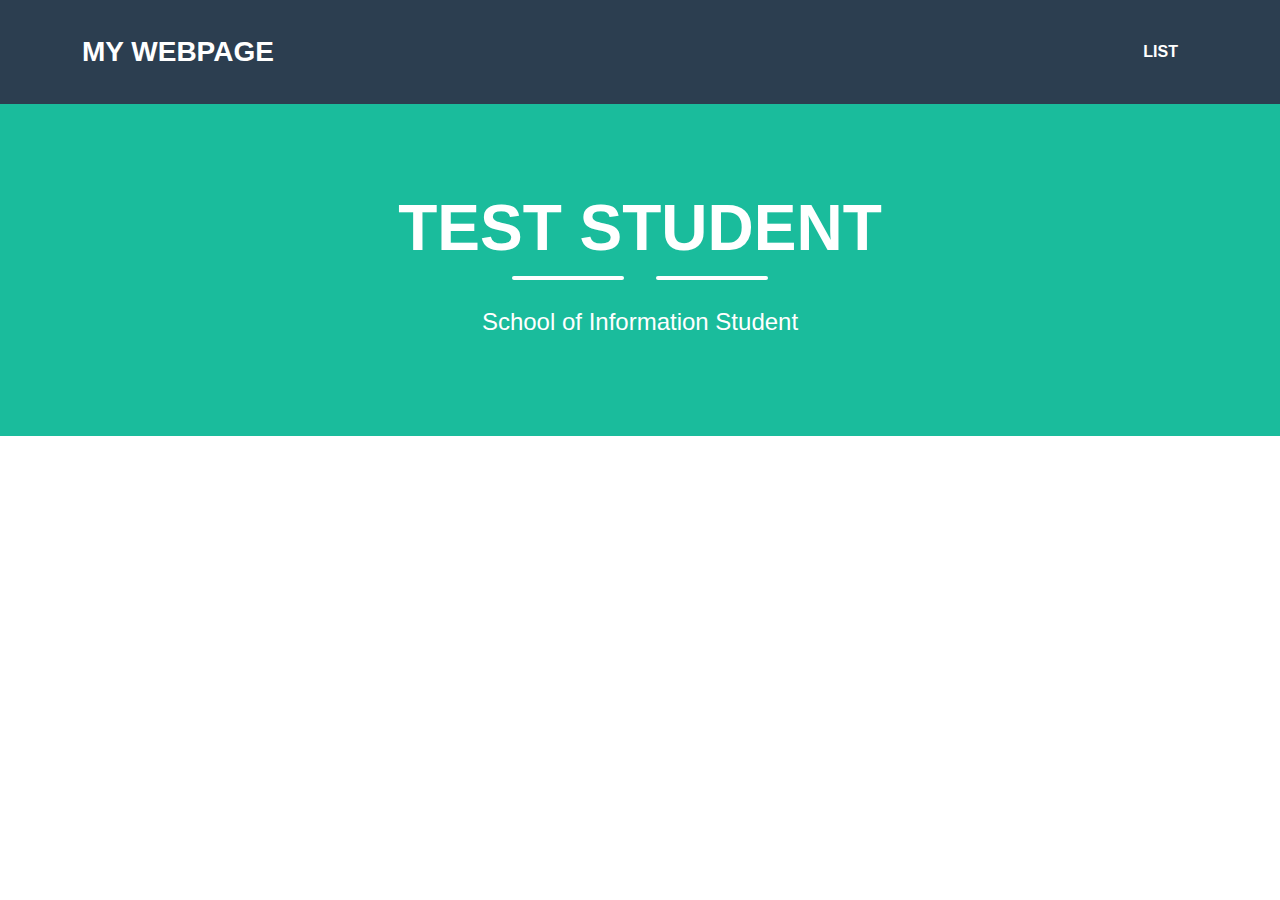
==== commit 6ea9ca20: "info 202 initial commit with template data" ====
--- a/index.html
+++ b/index.html
@@ -1,244 +1,45 @@
-<!DOCTYPE html>
-<html lang="en">
-<head>
-    <meta charset="UTF-8">
-    <meta http-equiv="X-UA-Compatible" content="IE=edge">
-    <meta name="viewport" content="width=device-width, initial-scale=1.0">
-    <title>Andy Vo</title>
-    <meta name="description" content="Andy Vo is a Product/UX Designer and Front-End Developer studying Computer Science at Boston University, passionate about creating experiences that bring users together through storytelling.">
-    <!-- Global site tag (gtag.js) - Google Analytics -->
-    <!-- <script async src="https://www.googletagmanager.com/gtag/js?id=UA-199547569-1"></script>
-    <script>
-        window.dataLayer = window.dataLayer || [];
-        function gtag(){dataLayer.push(arguments);}
-        gtag('js', new Date());
+<!DOCTYPE HTML>  
+<html>  
+    <header>
+        <link rel="stylesheet" href="style.css">
+        <link rel="stylesheet" href="table_style.css">
+        <title>My Webpage Title</title>
+    </header>
+    <body>  
+        <!---Navigation--->
+        <!--This section of code defines the navigation bar at the top of the page.  The classes used here are defined in the style.css file.-->
+        <nav class="navbar navbar-expand-lg bg-secondary text-uppercase fixed-top" id="mainNav">
+            <div class="container">
+                <!--This code defines the "My Webpage" link in the top left corner of the navigation pane-->
+                <a class="navbar-brand" href="./index.html">My Webpage</a>
+                <!--This code defines the "List" link in the top right corner of the navigation pane-->
+                <ul class="navbar-nav ms-auto">
+                    <li class="nav-item mx-0 mx-lg-1"><a class="nav-link py-3 px-0 px-lg-3 rounded" href="./list.html">List</a></li>
+                </ul>
+            </div>
+        </nav>
+        <!--This section defines the middle section of the webpage-->
+        <header class="masthead bg-primary text-white text-center">
+            <div class="container d-flex align-items-center flex-column">
+                
+                <!-- This code is for the student name-->
+                <h1 class="masthead-heading text-uppercase mb-0">Test Student</h1>
+                <!--This code creates the two lines separating the student name from the subtitle-->
+                <div class="divider-custom divider-light">
+                    <div class="divider-custom-line"></div>
+                    <div class="divider-custom-line"></div>
+                </div>
+                <!--This code creates the subheading underneath the line dividers-->
+                <p class="masthead-subheading font-weight-light mb-0">School of Information Student</p>
+            </div>
+        </header>
+        <section class="text-center">
 
-        gtag('config', 'UA-199547569-1');
-    </script> -->
-    <!-- facebook tags -->
-    <meta property="og:title" content="Andy Vo">
-    <meta property="og:description" content="Andy Vo is a Product/UX Designer and Front-End Developer studying Computer Science at Boston University, passionate about creating experiences that bring users together through storytelling.">
-    <!-- <meta property="og:image" content="https://andyvo.com/images/andyvo_tree_fb.png"> -->
-    <meta property="og:url" content="https://andyvo.com/">
-    <meta property="og:type" content="website">
-    <!-- twitter tags -->
-    <meta name="twitter:card" content="summary_large_image">
-    <meta property="twitter:title" content="Andy Vo">
-    <meta property="twitter:description" content="Andy Vo is a Product/UX Designer and Front-End Developer studying Computer Science at Boston University, passionate about creating experiences that bring users together through storytelling.">
-    <!-- <meta property="twitter:image" content="https://andyvo.com/images/andyvo_tree_tw.png"> -->
-    <!-- for mobile themes i think -->
-    <meta name="theme-color" content="#2A2A2A">
+            <div class="col-md-6 col-lg-4 mb-5">
+                <!-- put your bio paragraph here; remember to use the correct html tags -->
+                
+            </div>
+        </section>
+    </body>
 
-    <!-- main css -->
-    <link rel="stylesheet" href="/static/css/main.css">
-    <!-- inter font -->
-    <link rel="preconnect" href="https://fonts.googleapis.com">
-    <link rel="preconnect" href="https://fonts.gstatic.com" crossorigin>
-    <link href="https://fonts.googleapis.com/css2?family=Inter:wght@400;700;900&display=swap" rel="stylesheet"> 
-    <!-- favicon stuffs -->
-    <link rel="shortcut icon" type="image/x-icon" href="/images/andyvo_new_logo_alt.png">
-    <link rel="apple-touch-icon" type="image/png" href="/images/andyvo_new_logo_alt.png">
-    <link rel="mask-icon" type="image/png" href="/images/andyvo_new_logo_alt.png">
-
-    <link rel="stylesheet" href="https://cdnjs.cloudflare.com/ajax/libs/font-awesome/5.13.0/css/all.min.css">
-
-    <!-- aos -->
-    <link href="https://unpkg.com/aos@2.3.1/dist/aos.css" rel="stylesheet">
-
-</head>
-<body>
-    <nav class="navbar">
-        <div class="logo">
-            <a href="/">
-                <img src="/images/full_logo_dark.svg" alt="Andy Vo logo">
-            </a>
-        </div>
-        <div class="menu">
-            <input type="checkbox" class="menu_box">
-            <div>
-                <span></span>
-                <span></span>
-            </div>
-        </div>
-        <div class="options">
-            <div class="options_list_wrapper">
-                <ul class="options_list">
-                    <li><a href="work"><h3>Work</h3></a></li>
-                    <li><a href="about"><h3>About</h3></a></li>
-                    <li><a href="/images/andyvo_cv.pdf" target="_blank"><h3>Resume</h3></a></li>
-                </ul>
-                <div class="options_list_contact">
-                    <h4><b>Say hello! 👋</b></h4>
-                    <a href="mailto:andyvo@bu.edu"><h3>andyvo@bu.edu</h3></a>
-                </div>
-            </div>
-        </div>
-    </nav>
-    
-    <main>
-        <div class="hero_index">
-            <div class="hero_index_links" id="climber_hero">
-                <div class="hero_index_links_padding" data-aos="fade-up" data-aos-duration="1000" data-aos-anchor-placement="top-bottom" data-aos-once="true">
-                    <a href="#climber"><h1>CLIMBER.</h1></a>
-                </div>
-            </div>
-            <div class="hero_index_links" id="designer_hero">
-                <div class="hero_index_links_padding" data-aos="fade-up" data-aos-duration="1000" data-aos-anchor-placement="top-bottom" data-aos-once="true" data-aos-delay="50">
-                    <a href="#designer"><h1>DESIGNER.</h1></a>
-                </div> 
-            </div>
-            <div class="hero_index_links" id="me_hero">
-                <div class="hero_index_links_padding" data-aos="fade-up" data-aos-duration="1000" data-aos-anchor-placement="top-bottom" data-aos-once="true" data-aos-delay="100">
-                    <a href="about"><h1><b>ANDY VO.</b></h1></a>
-                </div>
-            </div>
-            <div class="hero_index_links" id="researcher_hero">
-                <div class="hero_index_links_padding" data-aos="fade-up" data-aos-duration="1000" data-aos-anchor-placement="top-bottom" data-aos-once="true" data-aos-delay="150">
-                    <a href="#researcher"><h1>RESEARCHER.</h1></a>
-                </div>
-            </div>
-            <div class="hero_index_links" id="storyteller_hero">
-                <div class="hero_index_links_padding" data-aos="fade-up" data-aos-duration="1000" data-aos-anchor-placement="top-bottom" data-aos-once="true" data-aos-delay="200">
-                    <a href="#storyteller"><h1>STORYTELLER.</h1></a>
-                </div>
-            </div>
-        </div>
-
-        <div class="fullpage fpwhite" id="climber">
-            <div class="climbergrid">
-                <div class="leftimg" data-aos="fade" data-aos-duration="1000" data-aos-anchor-placement="center-bottom" data-aos-once="true">
-                    <img src="/images/index_climber.svg" alt="Climber goalsetting with a vision">
-                </div>
-                <div class="rightcontent" data-aos="fade" data-aos-duration="1000"data-aos-anchor-placement="center-bottom" data-aos-once="true">
-                    <h2 class="textbottommargin">Every design starts with a <b>vision</b>.</h2>
-                    <p class="textbottommargin">From ideation to creation, take the first steps to building your next design with me. I’ll guide you through my design process in creating data-driven experiences, web and mobile mockups, and branding.</p>
-                    <a href="/about#climb"><button class="learnmorebtn"><p><b>Learn More</b></p></button></a>
-                </div>
-            </div>
-        </div>
-
-        <div class="autopage" id="designer">
-            <h2><b>SELECTED WORKS.</b></h2>
-            <br>
-            <br>
-            <br>
-            <br>
-            <div class="twocolrowgrid">
-                <div class="selectedwork work1" data-aos="fade-up" data-aos-duration="1000" data-aos-anchor-placement="center-bottom" data-aos-once="true">
-                    <div class="selectedwork_videowrapper">
-                        <a href="scdao">
-                            <video class="videoPlayer" src="/videos/scdao_demo.m4v" preload="auto" loop="loop" onmouseover="this.play();" onmouseout="this.pause();this.currentTime=0;"></video>
-                        </a>
-                    </div>
-                    <div class="selectedwork_title">
-                        <a href="scdao">
-                            <h3><b>Suffolk County DA's Office</b></h3>
-                        </a>
-                    </div>
-                    <div class="selectedwork_caption">
-                        <p>
-                            My team and I designed a mobile app to digitize the police documentation process and lower the incarceration rate for misdemeanors of MA.
-                        </p>
-                    </div>
-                </div>
-                <div class="selectedwork work2" data-aos="fade-up" data-aos-duration="1000" data-aos-anchor-placement="center-bottom" data-aos-once="true">
-                    <div class="selectedwork_videowrapper">
-                        <a href="muckrock">
-                            <video class="videoPlayer" src="/videos/muckrock_demo.m4v" preload="auto" loop="loop" onmouseover="this.play();" onmouseout="this.pause();this.currentTime=0;"></video>
-                        </a>
-                    </div>
-                    <div class="selectedwork_title">
-                        <a href="muckrock">
-                            <h3><b>MuckRock</b></h3>
-                        </a>
-                    </div>
-                    <div class="selectedwork_caption">
-                        <p>
-                            To streamline the public records request process, I researched and designed a request tracker web app to reshape accessibility in journalism.
-                        </p>
-                    </div>
-                </div>
-                <div class="selectedwork work3" data-aos="fade-up" data-aos-duration="1000" data-aos-anchor-placement="center-bottom" data-aos-once="true">
-                    <div class="selectedwork_videowrapper">
-                        <a href="bucsa">
-                            <video class="videoPlayer" src="/videos/bucsa_demo.m4v" preload="auto" loop="loop" onmouseover="this.play();" onmouseout="this.pause();this.currentTime=0;"></video>
-                        </a>
-                    </div>
-                    <div class="selectedwork_title">
-                        <a href="bucsa">
-                            <h3><b>BUCSA</b></h3>
-                        </a>
-                    </div>
-                    <div class="selectedwork_caption">
-                        <p>
-                            In a web design competition, I redefined the club’s branding to appeal to incoming collegiate freshmen looking for an inclusive CS community.
-                        </p>
-                    </div>
-                </div>
-                <div class="selectedwork work4" data-aos="fade-up" data-aos-duration="1000" data-aos-anchor-placement="center-bottom" data-aos-once="true">
-                    <div class="selectedwork_videowrapper">
-                        <a href="bumpcall">
-                            <video class="videoPlayer" src="/videos/bump_demo.m4v" preload="auto" loop="loop" onmouseover="this.play();" onmouseout="this.pause();this.currentTime=0;"></video>
-                        </a>
-                    </div>
-                    <div class="selectedwork_title">
-                        <a href="bumpcall">
-                            <h3><b>bumpcall</b></h3>
-                        </a>
-                    </div>
-                    <div class="selectedwork_caption">
-                        <p>
-                            I led the creative team through product design iterations, redesigning mobile app screens and forging brand identity for the start-up.
-                        </p>
-                    </div>
-                </div>
-            </div>
-        </div>
-
-        <div class="autopage dark" id="researcher">
-            <div class="largetextwrapper" data-aos="fade" data-aos-duration="1000"data-aos-anchor-placement="center-bottom" data-aos-once="true">
-                <h2>To build a brand’s story, I work closely with clients to define, design, and develop seamless experiences that aim to make a global impact.</h2>
-                <a href=""><p>Learn More.</p></a>
-            </div>
-        </div>
-        
-        <div class="page90 fpwhite" id="storyteller">
-            <div class="invitetextwrapper" data-aos="fade" data-aos-duration="1000"data-aos-anchor-placement="center-bottom" data-aos-once="true">
-                <h2><b>What’s your story? Let’s (coffee ☕) chat.</b></h2>
-                <a href="mailto:andyvo@bu.edu"><p>andyvo@bu.edu</p></a>
-            </div>
-        </div>
-    </main>
-
-    <footer>
-        <div class="bottomfooter">
-            <h5><i class="far fa-copyright"></i> 2021 Andy Vo & 🎵🎸🌲</h5>
-            <div class="socialicons">
-                <a class="social_link" href="mailto:andyvo@bu.edu">
-                    <i class="fas fa-envelope"></i>
-                </a>
-                <a class="social_link" href="https://github.com/andyyvo/" target="_blank">
-                    <i class="fab fa-github"></i>
-                </a>
-                <a class="social_link" href="https://www.linkedin.com/in/andyyvo/" target="_blank">
-                    <i class="fab fa-linkedin-in"></i>
-                </a>
-                <a class="social_link" href="https://www.instagram.com/theandyvo/" target="_blank">
-                    <i class="fab fa-instagram"></i>
-                </a>
-            </div>
-        </div>
-    </footer>
-
-    <script src="/static/js/script.js"></script>
-    <!-- <script src="/static/js/pages.js"></script> -->
-    <!-- <script src="/static/js/rellax.min.js"></script>
-    <script src="/static/js/rellax_script.js"></script> -->
-
-    <!-- aos -->
-    <script src="https://unpkg.com/aos@2.3.1/dist/aos.js"></script>
-    <script>
-        AOS.init();
-    </script>
-</body>
 </html>--- a/table_style.css
+++ b/table_style.css
@@ -0,0 +1,8 @@
+table {
+  width: 75%;
+  font-size: large;
+}
+
+td {
+  padding: 10px;
+}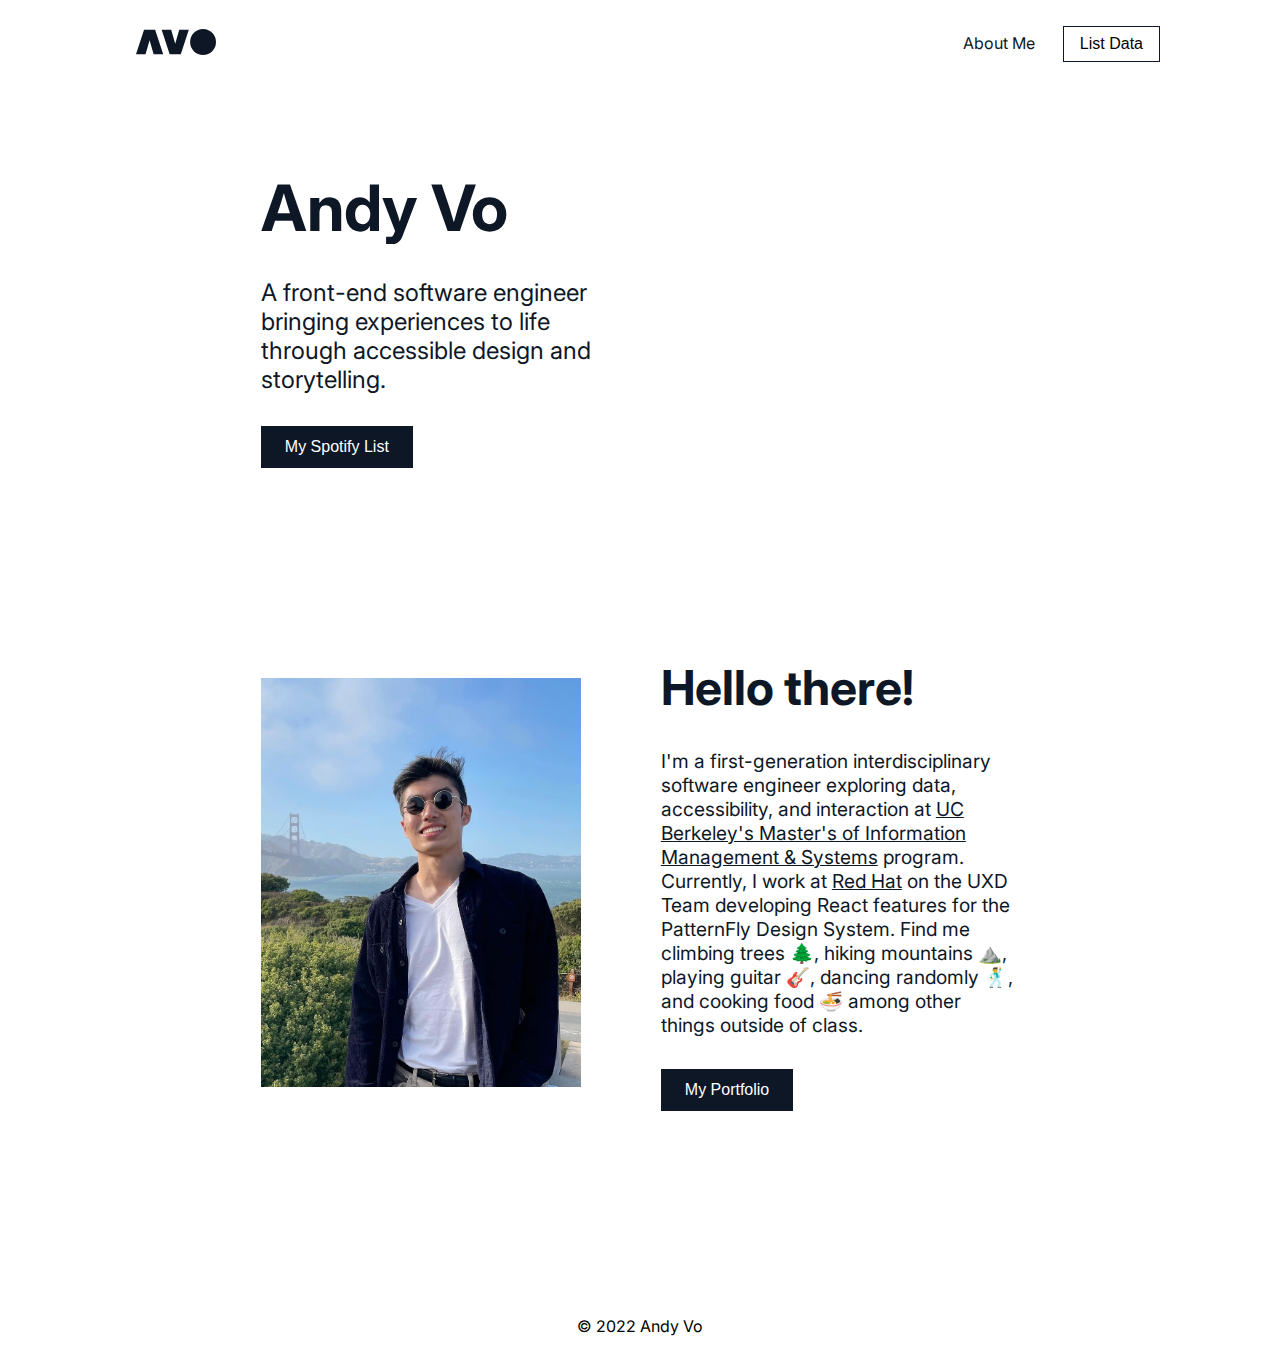
==== commit 9add3e77: "feat(website): whole site renovation and list and styles" ====
--- a/index.html
+++ b/index.html
@@ -1,45 +1,95 @@
 <!DOCTYPE HTML>  
-<html>  
-    <header>
-        <link rel="stylesheet" href="style.css">
-        <link rel="stylesheet" href="table_style.css">
-        <title>My Webpage Title</title>
+<html lang="en">
+  <head>
+    <meta charset="UTF-8">
+    <meta http-equiv="X-UA-Compatible" content="IE=edge">
+    <meta name="viewport" content="width=device-width, initial-scale=1.0">
+    <title>Andy Vo — INFO 202</title>
+    <meta name="description" content="Andy Vo is a Software Engineering Intern at Red Hat and a Master's of Information Management and Systems Candidate at University of California, Berkeley who is passionate about designing experiences that bring users together through storytelling.">
+    <!-- Global site tag (gtag.js) - Google Analytics -->
+    <script async src="https://www.googletagmanager.com/gtag/js?id=UA-199547569-1"></script>
+    <script>
+      window.dataLayer = window.dataLayer || [];
+      function gtag(){dataLayer.push(arguments);}
+      gtag('js', new Date());
+
+      gtag('config', 'UA-199547569-1');
+    </script>
+    <!-- facebook tags -->
+    <meta property="og:title" content="Andy Vo">
+    <meta property="og:description" content="Andy Vo is a Software Engineering Intern at Red Hat and a Master's of Information Management and Systems Candidate at University of California, Berkeley who is passionate about designing experiences that bring users together through storytelling.">
+    <meta property="og:url" content="https://andyvo.com/">
+    <meta property="og:type" content="website">
+    <!-- twitter tags -->
+    <meta name="twitter:card" content="summary_large_image">
+    <meta property="twitter:title" content="Andy Vo">
+    <meta property="twitter:description" content="Andy Vo is a Software Engineering Intern at Red Hat and a Master's of Information Management and Systems Candidate at University of California, Berkeley who is passionate about designing experiences that bring users together through storytelling.">
+    <!-- for mobile themes i think -->
+    <meta name="theme-color" content="#2A2A2A">
+
+    <!-- main css -->
+    <link rel="stylesheet" href="styles.css">
+    <!-- inter font -->
+    <link rel="preconnect" href="https://fonts.googleapis.com">
+    <link rel="preconnect" href="https://fonts.gstatic.com" crossorigin>
+    <link href="https://fonts.googleapis.com/css2?family=Inter:wght@400;700;900&display=swap" rel="stylesheet"> 
+    <!-- favicon stuffs -->
+    <link rel="shortcut icon" type="image/x-icon" href="/images/andyvo_new_logo_alt.png">
+    <link rel="apple-touch-icon" type="image/png" href="/images/andyvo_new_logo_alt.png">
+    <link rel="mask-icon" type="image/png" href="/images/andyvo_new_logo_alt.png">
+
+    <!-- aos -->
+    <link href="https://unpkg.com/aos@2.3.1/dist/aos.css" rel="stylesheet">
+    <!-- <link rel="stylesheet" href="style.css"> -->
+    <link rel="stylesheet" href="table_style.css">
+  </head>
+  <body>  
+    <!---AVO navigation--->
+    <nav class="navigate">
+      <div class="navigate-container">
+        <div class="navigate-1">
+          <a href="/">
+            <img src="/images/full_logo_dark.svg" alt="Andy Vo logo">
+          </a>
+        </div>
+        <div class="navigate-2">
+          <a class="text-navy" href="#about-me">About Me</a>
+          <a class="text-navy" href="/list.html"><button class="button-navigate">List Data</button></a>
+        </div>
+      </div>
+    </nav>
+    <!-- AVO hero section -->
+    <header class="section-80" id="hero">
+      <div class="section-container">
+        <div class="section-content two-col-content">
+          <div class="section-left section-text content-3">
+            <h1 class="text-h1 text-caps text-navy">Andy Vo</h1>
+            <h3 class="text-h3 text-navy">A front-end software engineer bringing experiences to life through accessible design and storytelling.</h3>
+            <a href="/list.html"><button class="button-main">My Spotify List</button></a>
+          </div>
+          <div class="section-right section-img">
+            <video src="/images/avo-doing-stuff.mp4" type="video/mp4" autoplay loop muted preload></video>
+          </div>
+        </div>
+      </div>
     </header>
-    <body>  
-        <!---Navigation--->
-        <!--This section of code defines the navigation bar at the top of the page.  The classes used here are defined in the style.css file.-->
-        <nav class="navbar navbar-expand-lg bg-secondary text-uppercase fixed-top" id="mainNav">
-            <div class="container">
-                <!--This code defines the "My Webpage" link in the top left corner of the navigation pane-->
-                <a class="navbar-brand" href="./index.html">My Webpage</a>
-                <!--This code defines the "List" link in the top right corner of the navigation pane-->
-                <ul class="navbar-nav ms-auto">
-                    <li class="nav-item mx-0 mx-lg-1"><a class="nav-link py-3 px-0 px-lg-3 rounded" href="./list.html">List</a></li>
-                </ul>
-            </div>
-        </nav>
-        <!--This section defines the middle section of the webpage-->
-        <header class="masthead bg-primary text-white text-center">
-            <div class="container d-flex align-items-center flex-column">
-                
-                <!-- This code is for the student name-->
-                <h1 class="masthead-heading text-uppercase mb-0">Test Student</h1>
-                <!--This code creates the two lines separating the student name from the subtitle-->
-                <div class="divider-custom divider-light">
-                    <div class="divider-custom-line"></div>
-                    <div class="divider-custom-line"></div>
-                </div>
-                <!--This code creates the subheading underneath the line dividers-->
-                <p class="masthead-subheading font-weight-light mb-0">School of Information Student</p>
-            </div>
-        </header>
-        <section class="text-center">
-
-            <div class="col-md-6 col-lg-4 mb-5">
-                <!-- put your bio paragraph here; remember to use the correct html tags -->
-                
-            </div>
-        </section>
-    </body>
-
+    <!-- AVO bio section -->
+    <section class="section-100" id="about-me">
+      <div class="section-container">
+        <div class="section-content two-col-content">
+          <div class="section-left section-img">
+            <img src="/images/andyvo-pic.JPG" alt="Andy Vo in San Francisco">
+          </div>
+          <div class="section-right section-text content-3">
+            <h2 class="text-h2 text-caps text-navy">Hello there!</h2>
+            <h4 class="text-h4 text-navy">I'm a first-generation interdisciplinary software engineer exploring data, accessibility, and interaction at <a class="hyperlink" href="https://www.ischool.berkeley.edu/programs/mims" target="_blank">UC Berkeley's Master's of Information Management & Systems</a> program. Currently, I work at <a class="hyperlink" href="https://www.redhat.com/en" target="_blank">Red Hat</a> on the UXD Team developing React features for the PatternFly Design System. Find me climbing trees 🌲, hiking mountains ⛰️, playing guitar 🎸, dancing randomly 🕺, and cooking food 🍜 among other things outside of class.</h4>
+            <a href="https://andyvo.com/" target="_blank"><button class="button-main">My Portfolio</button></a>
+          </div>
+        </div>
+      </div>
+    </section>
+    <footer>
+      <p>© 2022 Andy Vo</p>
+    </footer>
+  </body>
 </html>--- a/styles.css
+++ b/styles.css
@@ -0,0 +1,192 @@
+/* Andy's custom styles because bootstrap is a designer and developer's worst nightmare */
+
+/* inter font */
+@import url('https://fonts.googleapis.com/css2?family=Inter:wght@400;700&display=swap');
+
+/* general */
+*,
+*::before,
+*::after {
+  box-sizing: border-box;
+}
+
+html {
+  scroll-behavior: smooth;
+}
+
+body {
+  font-family: 'Inter', sans-serif;
+  font-weight: 400;
+  font-size: 1rem;
+}
+
+footer {
+  display: flex;
+  justify-content: center;
+  align-items: center;
+}
+
+h1.text-h1 {
+  font-size: 4rem;
+  font-weight: 700;
+}
+
+h2.text-h2 {
+  font-size: 3rem;
+  font-weight: 700;
+}
+
+h3.text-h3 {
+  font-size: 1.5rem;
+  font-weight: 400;
+}
+
+h4.text-h4 {
+  font-size: 1.2rem;
+  font-weight: 400;
+}
+
+button {
+  font-size: 1rem;
+}
+
+a {
+  text-decoration: none;
+}
+
+.section-80 {
+  width: 100%;
+  height: auto;
+}
+
+.section-100 {
+  width: 100%;
+  height: auto;
+}
+
+.section-container {
+  margin: 0 20%;
+}
+
+.section-table {
+  margin: 0 5%
+}
+
+.text-navy {
+  color: #0E1725;
+}
+
+.two-col-content {
+  display: flex;
+  flex-direction: row;
+  justify-content: space-between;
+  align-items: center;
+}
+
+/* nav bar stuff */
+.navigate {
+  width: 100%;
+  overflow: hidden;
+  position: fixed;
+  background-color: #fff;
+  top: 0;
+  z-index: 999;
+}
+
+.navigate-container {
+  margin: 2% 10%;
+  display: flex;
+  justify-content: space-between;
+  align-items: center;
+}
+
+.navigate-1 > a > img {
+  width: 5rem;
+  height: auto;
+}
+
+.navigate-2 > a:last-child {
+  margin-left: 1.5rem;
+}
+
+button.button-navigate {
+  background-color: transparent;
+  background-repeat: no-repeat;
+  border: 1px solid #0E1725;
+  padding: 0.5rem 1rem;
+  cursor: pointer;
+  text-align: center;
+  transition: all 300ms ease-out;
+}
+
+button.button-navigate:hover, button.button-navigate:focus, button.button-navigate:active {
+  color: #fff;
+  box-shadow: inset 15rem 0 0 0 #0E1725;
+}
+
+/* hero section stuff */
+#hero {
+  margin-top: 10%;
+}
+
+.section-left.section-text {
+  padding-right: 5rem;
+}
+
+.section-text h1 {
+  margin-bottom: 2rem;
+}
+
+.section-text h3 {
+  margin-bottom: 2rem;
+}
+
+button.button-main {
+  background-color: #0E1725;
+  background-repeat: no-repeat;
+  color: #fff;
+  border: none;
+  padding: 0.75rem 1.5rem;
+  cursor: pointer;
+  text-align: center;
+  transition: all 300ms ease-out;
+}
+
+button.button-main:hover, button.button-main:focus, button.button-main:active {
+  color: #fff;
+  box-shadow: 0.5rem 0.5rem #395D93;
+}
+
+.section-right.section-img > video {
+  width: 20rem;
+  height: 70%;
+  object-fit: cover;
+}
+
+/* bio section stuff */
+#about-me {
+  margin: 15% 0;
+}
+
+.section-left.section-img > img {
+  width: 20rem;
+  height: auto;
+  object-fit: cover;
+}
+
+.section-right.section-text {
+  padding-left: 5rem;
+}
+
+.section-text h2 {
+  margin: 0;
+}
+
+.section-text h4 {
+  margin: 2rem 0;
+}
+
+.section-text a {
+  color: #0E1725;
+  text-decoration: underline;
+}
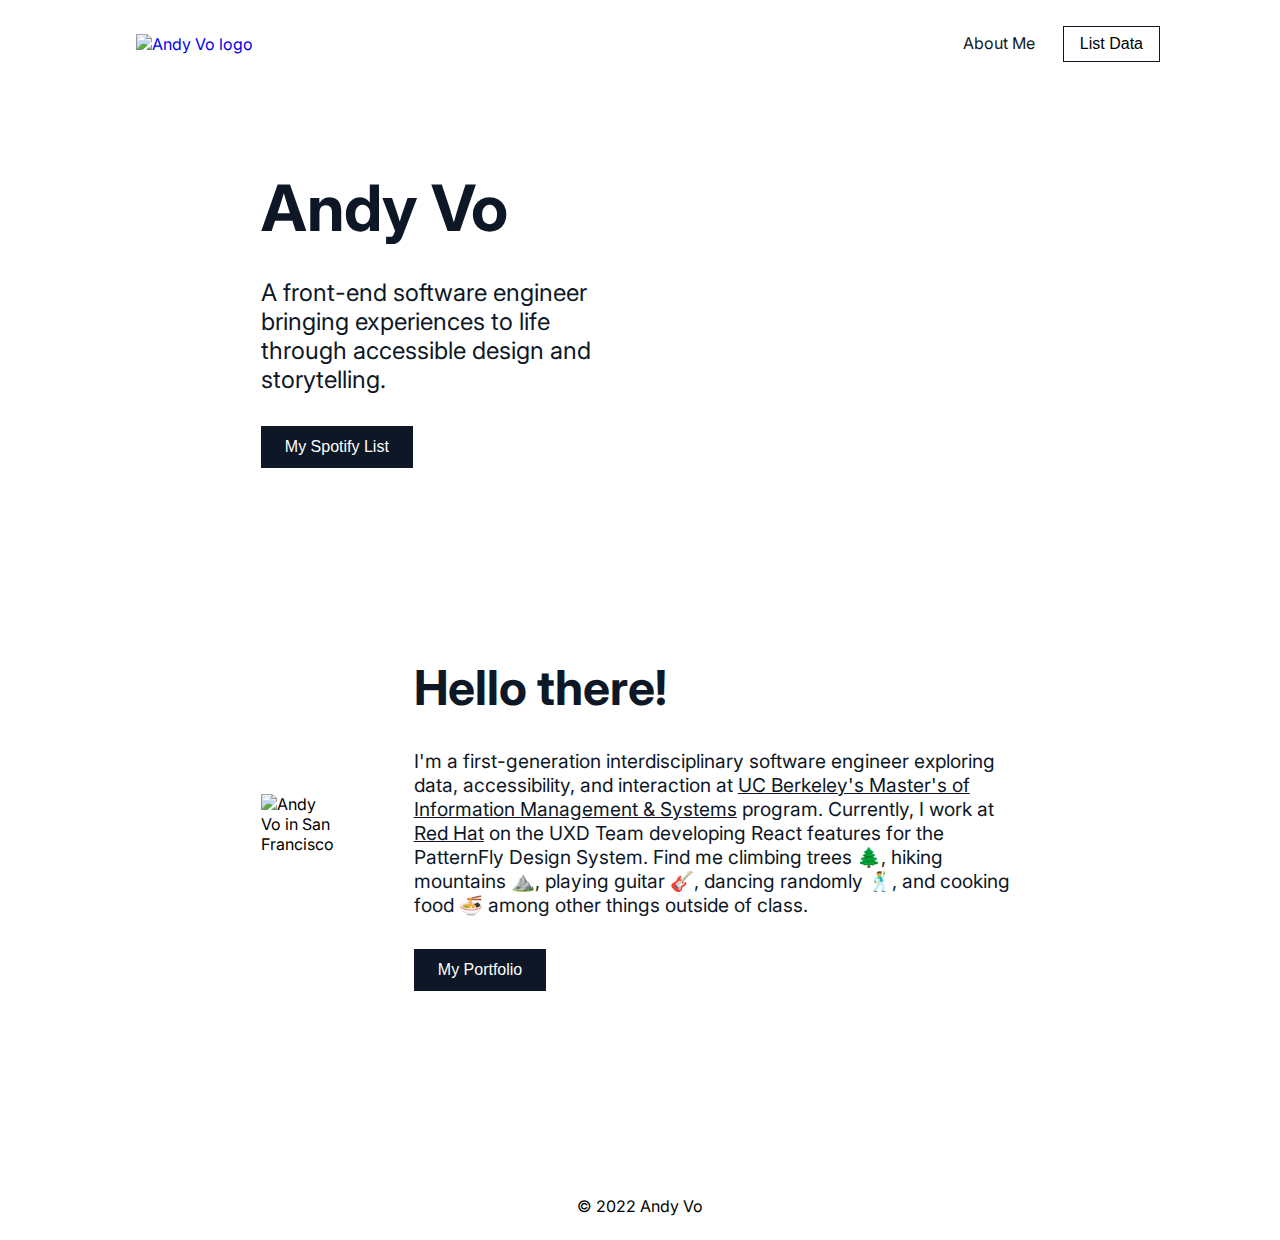
==== commit 9751a7fa: "bug(website): images not loading" ====
--- a/index.html
+++ b/index.html
@@ -29,32 +29,27 @@
 
     <!-- main css -->
     <link rel="stylesheet" href="styles.css">
-    <!-- inter font -->
-    <link rel="preconnect" href="https://fonts.googleapis.com">
-    <link rel="preconnect" href="https://fonts.gstatic.com" crossorigin>
-    <link href="https://fonts.googleapis.com/css2?family=Inter:wght@400;700;900&display=swap" rel="stylesheet"> 
+
     <!-- favicon stuffs -->
-    <link rel="shortcut icon" type="image/x-icon" href="/images/andyvo_new_logo_alt.png">
-    <link rel="apple-touch-icon" type="image/png" href="/images/andyvo_new_logo_alt.png">
-    <link rel="mask-icon" type="image/png" href="/images/andyvo_new_logo_alt.png">
+    <link rel="icon" type="image/x-icon" href="/info202/images/andyvo_new_logo_alt.png">
+    <link rel="apple-touch-icon" type="image/png" href="/info202/images/andyvo_new_logo_alt.png">
+    <link rel="mask-icon" type="image/png" href="/info202/images/andyvo_new_logo_alt.png">
 
     <!-- aos -->
     <link href="https://unpkg.com/aos@2.3.1/dist/aos.css" rel="stylesheet">
-    <!-- <link rel="stylesheet" href="style.css"> -->
-    <link rel="stylesheet" href="table_style.css">
   </head>
   <body>  
     <!---AVO navigation--->
     <nav class="navigate">
       <div class="navigate-container">
         <div class="navigate-1">
-          <a href="/">
-            <img src="/images/full_logo_dark.svg" alt="Andy Vo logo">
+          <a href="/info202/">
+            <img src="/info202/images/full_logo_dark.svg" alt="Andy Vo logo">
           </a>
         </div>
         <div class="navigate-2">
-          <a class="text-navy" href="#about-me">About Me</a>
-          <a class="text-navy" href="/list.html"><button class="button-navigate">List Data</button></a>
+          <a class="text-navy" href="/info202/#about-me">About Me</a>
+          <a class="text-navy" href="/info202/list.html"><button class="button-navigate">List Data</button></a>
         </div>
       </div>
     </nav>
@@ -65,10 +60,10 @@
           <div class="section-left section-text content-3">
             <h1 class="text-h1 text-caps text-navy">Andy Vo</h1>
             <h3 class="text-h3 text-navy">A front-end software engineer bringing experiences to life through accessible design and storytelling.</h3>
-            <a href="/list.html"><button class="button-main">My Spotify List</button></a>
+            <a href="/info202/list.html"><button class="button-main">My Spotify List</button></a>
           </div>
           <div class="section-right section-img">
-            <video src="/images/avo-doing-stuff.mp4" type="video/mp4" autoplay loop muted preload></video>
+            <video src="/info202/images/avo-doing-stuff.mp4" type="video/mp4" autoplay loop muted preload></video>
           </div>
         </div>
       </div>
@@ -78,7 +73,7 @@
       <div class="section-container">
         <div class="section-content two-col-content">
           <div class="section-left section-img">
-            <img src="/images/andyvo-pic.JPG" alt="Andy Vo in San Francisco">
+            <img src="/info202/images/andyvo-pic.JPG" alt="Andy Vo in San Francisco">
           </div>
           <div class="section-right section-text content-3">
             <h2 class="text-h2 text-caps text-navy">Hello there!</h2>
